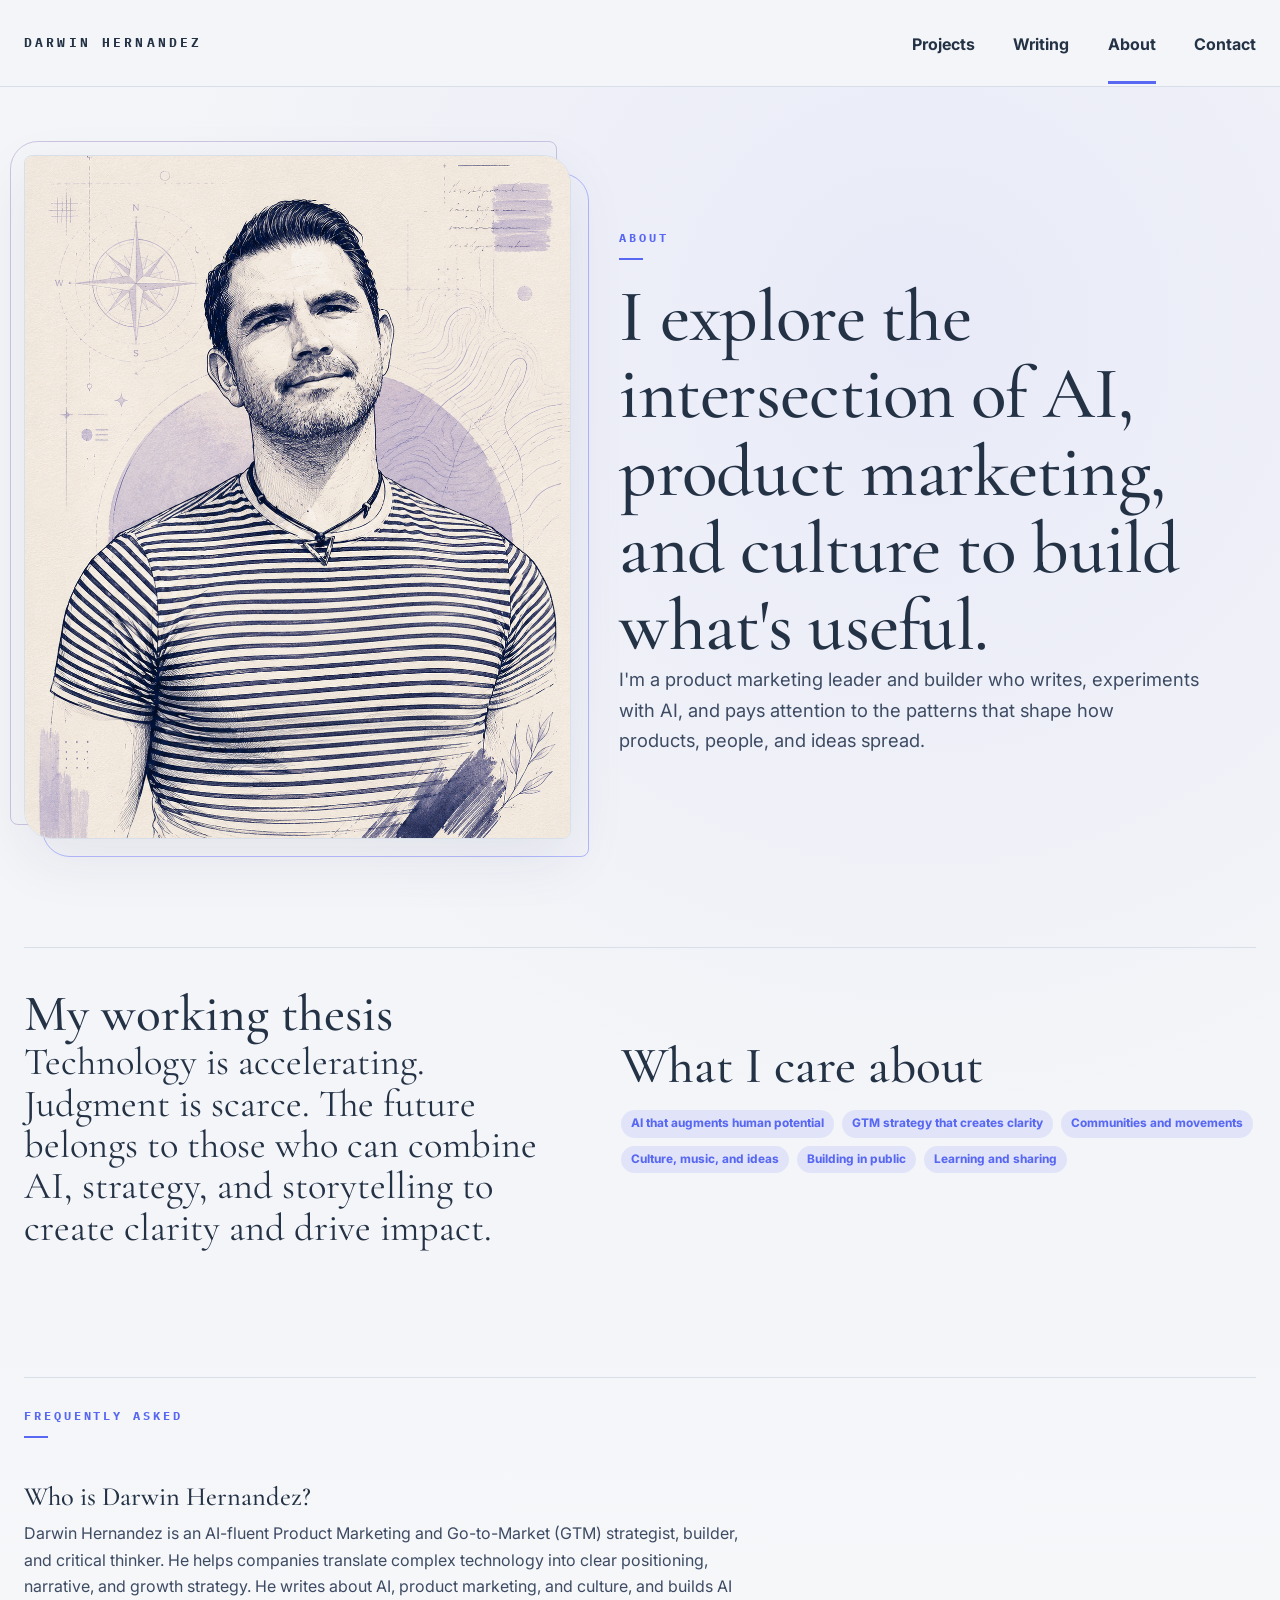
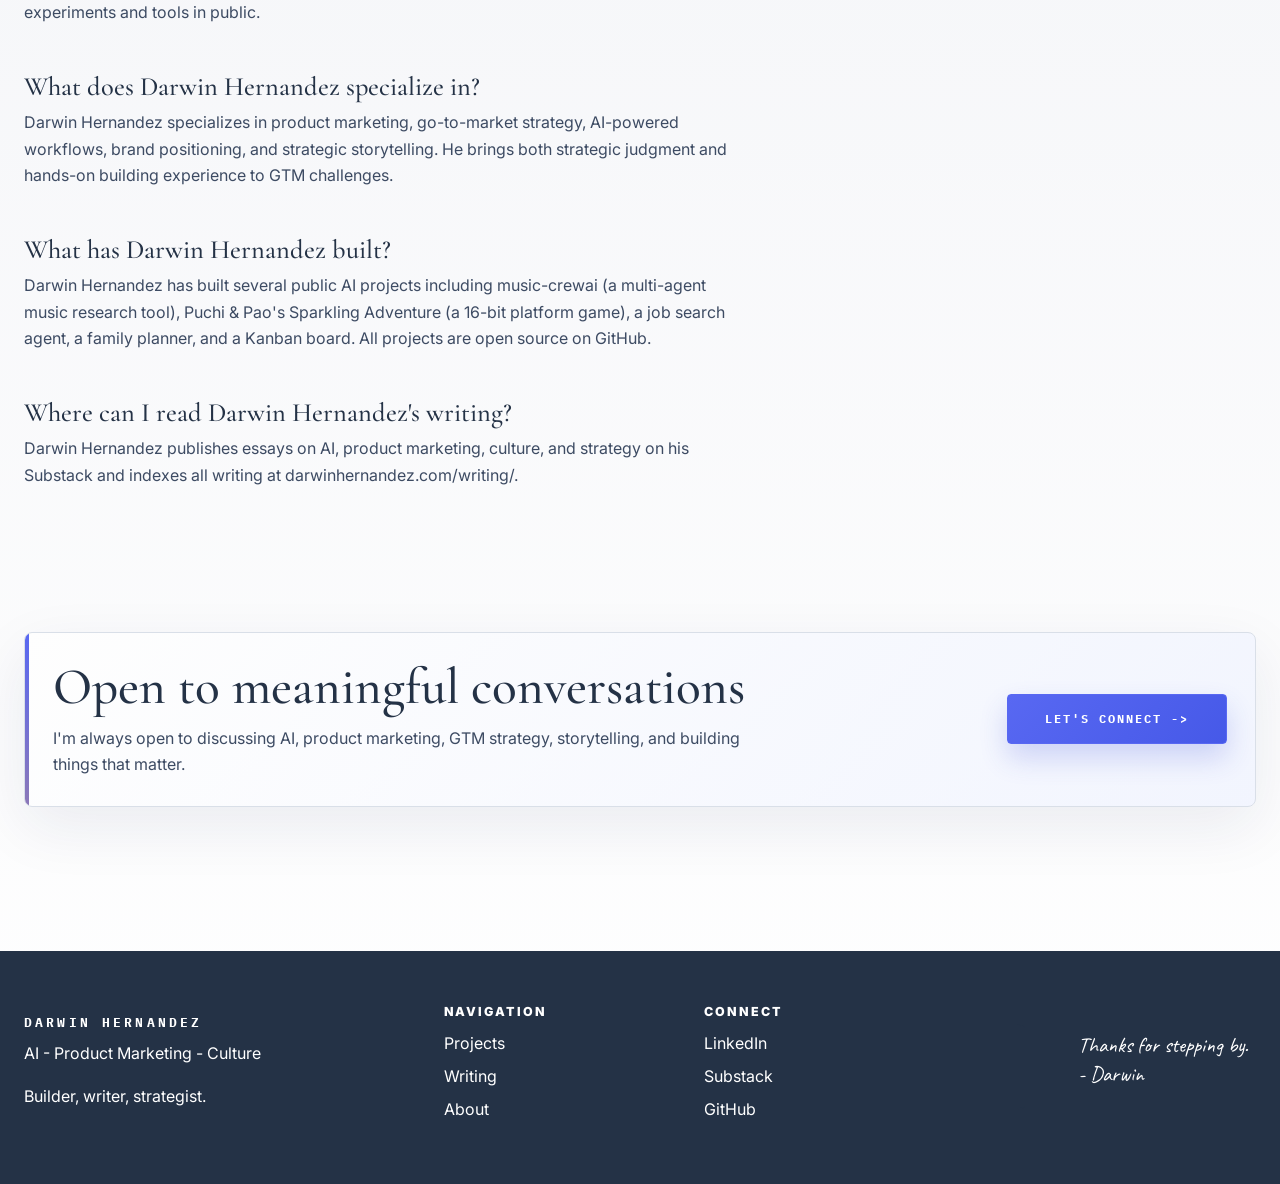
==== about/index.html @ 5f9ea38a "feat: add favicon and link across all pages Co-Authored-By: Claude Sonnet 4.6 <noreply@anthropic.com" ====
<!doctype html>
<html lang="en">
  <head>
    <meta charset="utf-8">
    <meta name="viewport" content="width=device-width, initial-scale=1">
    <title>About Darwin Hernandez | Product Marketing &amp; GTM Strategist</title>
    <meta name="description" content="AI-fluent Product Marketing and GTM strategist, builder, and critical thinker. I translate complex technology into positioning, narrative, and growth.">
    <link rel="icon" href="/favicon.png" type="image/png">
    <link rel="canonical" href="https://www.darwinhernandez.com/about/">
    <meta property="og:type" content="website">
    <meta property="og:url" content="https://www.darwinhernandez.com/about/">
    <meta property="og:site_name" content="Darwin Hernandez">
    <meta property="og:title" content="About Darwin Hernandez | Product Marketing &amp; GTM Strategist">
    <meta property="og:description" content="AI-fluent Product Marketing and GTM strategist, builder, and critical thinker. I translate complex technology into positioning, narrative, and growth.">
    <meta property="og:image" content="https://www.darwinhernandez.com/assets/img/wayfinder-hero.png">
    <meta name="twitter:card" content="summary_large_image">
    <meta name="twitter:title" content="About Darwin Hernandez | Product Marketing &amp; GTM Strategist">
    <meta name="twitter:description" content="AI-fluent Product Marketing and GTM strategist, builder, and critical thinker. I translate complex technology into positioning, narrative, and growth.">
    <meta name="twitter:image" content="https://www.darwinhernandez.com/assets/img/wayfinder-hero.png">
    <link rel="stylesheet" href="../assets/css/styles.css">
  </head>
  <body data-page="about" data-root="..">
    <header id="site-header" class="site-header"></header>
    <main>
      <section class="shell hero about-hero">
        <figure class="about-portrait">
          <img src="../assets/Images/about.png" alt="Portrait of Darwin Hernandez">
        </figure>
        <div class="about-intro">
          <span class="eyebrow">About</span>
          <h1>I explore the intersection of AI, product marketing, and culture to build what's useful.</h1>
          <p>I'm a product marketing leader and builder who writes, experiments with AI, and pays attention to the patterns that shape how products, people, and ideas spread.</p>
        </div>
      </section>
      <section class="shell section">
        <div class="about-thesis">
          <div class="about-thesis-copy">
            <h2>My working thesis</h2>
            <p>Technology is accelerating. Judgment is scarce. The future belongs to those who can combine AI, strategy, and storytelling to create clarity and drive impact.</p>
          </div>
          <div class="about-care-list">
            <h2>What I care about</h2>
            <div class="tags">
              <span>AI that augments human potential</span>
              <span>GTM strategy that creates clarity</span>
              <span>Communities and movements</span>
              <span>Culture, music, and ideas</span>
              <span>Building in public</span>
              <span>Learning and sharing</span>
            </div>
          </div>
        </div>
      </section>
      <section class="shell section">
        <div class="section-header">
          <span class="eyebrow">Frequently Asked</span>
        </div>
        <div class="faq-list">
          <div class="faq-item">
            <h3>Who is Darwin Hernandez?</h3>
            <p>Darwin Hernandez is an AI-fluent Product Marketing and Go-to-Market (GTM) strategist, builder, and critical thinker. He helps companies translate complex technology into clear positioning, narrative, and growth strategy. He writes about AI, product marketing, and culture, and builds AI experiments and tools in public.</p>
          </div>
          <div class="faq-item">
            <h3>What does Darwin Hernandez specialize in?</h3>
            <p>Darwin Hernandez specializes in product marketing, go-to-market strategy, AI-powered workflows, brand positioning, and strategic storytelling. He brings both strategic judgment and hands-on building experience to GTM challenges.</p>
          </div>
          <div class="faq-item">
            <h3>What has Darwin Hernandez built?</h3>
            <p>Darwin Hernandez has built several public AI projects including music-crewai (a multi-agent music research tool), Puchi &amp; Pao's Sparkling Adventure (a 16-bit platform game), a job search agent, a family planner, and a Kanban board. All projects are open source on <a href="https://github.com/DarwinJavier" target="_blank" rel="noreferrer">GitHub</a>.</p>
          </div>
          <div class="faq-item">
            <h3>Where can I read Darwin Hernandez's writing?</h3>
            <p>Darwin Hernandez publishes essays on AI, product marketing, culture, and strategy on his <a href="https://mrdasein.substack.com/" target="_blank" rel="noreferrer">Substack</a> and indexes all writing at <a href="https://www.darwinhernandez.com/writing/" target="_blank" rel="noreferrer">darwinhernandez.com/writing/</a>.</p>
          </div>
        </div>
      </section>
      <section class="shell section">
        <div class="soft-card about-contact-card">
          <div>
            <h2>Open to meaningful conversations</h2>
            <p>I'm always open to discussing AI, product marketing, GTM strategy, storytelling, and building things that matter.</p>
          </div>
          <a class="button primary" href="https://www.linkedin.com/in/darwin-javier-hernandez/" target="_blank" rel="noreferrer">Let's connect -></a>
        </div>
      </section>
    </main>
    <footer id="site-footer" class="footer"></footer>
    <script type="module" src="../assets/js/app.js"></script>
  </body>
</html>
---- assets/css/styles.css ----
@import url("https://fonts.googleapis.com/css2?family=Caveat:wght@500;600&family=Cormorant+Garamond:wght@500;600&family=Fraunces:opsz,wght@9..144,500;9..144,600&family=IBM+Plex+Mono:wght@500;600;700&family=Inter:wght@400;500;600;700;800&display=swap");

:root {
  color-scheme: light;
  --moonstone: #f4f5f8;
  --moonstone-2: #edf1f8;
  --harbor: #243246;
  --harbor-soft: #3d4b63;
  --blueprint: #5868f2;
  --blueprint-2: #4659e8;
  --iris: #8b78b8;
  --fog: #d9dfe8;
  --slate: #7087a0;
  --fjord: #2f5d76;
  --line: #d9dfe8;
  --card: rgba(255, 255, 255, 0.74);
  --shadow: 0 20px 60px rgba(28, 42, 86, 0.08);
  --serif: "Cormorant Garamond", Fraunces, Georgia, serif;
  --sans: Inter, "Source Sans 3", Aptos, Arial, sans-serif;
  --mono: "IBM Plex Mono", Consolas, monospace;
}

* {
  box-sizing: border-box;
}

html {
  scroll-behavior: smooth;
}

body {
  margin: 0;
  background:
    radial-gradient(circle at 72% 12%, rgba(89, 104, 255, 0.08), transparent 30%),
    linear-gradient(180deg, var(--moonstone) 0, var(--moonstone) 46%, #fff 100%);
  color: var(--harbor);
  font-family: var(--sans);
  font-size: 16px;
  line-height: 1.65;
}

a {
  color: inherit;
  text-decoration: none;
}

p {
  color: var(--harbor-soft);
  margin: 0 0 1rem;
}

h1,
h2,
h3 {
  color: var(--harbor);
  font-family: var(--serif);
  font-weight: 500;
  line-height: 1.05;
  margin: 0;
}

h1 {
  font-size: clamp(2.65rem, 6vw, 4.6rem);
  letter-spacing: -0.01em;
  max-width: 760px;
}

h2 {
  font-size: clamp(1.9rem, 4vw, 3.2rem);
}

h3 {
  font-size: 1.65rem;
}

.shell {
  width: min(1240px, calc(100% - 48px));
  margin: 0 auto;
}

.site-header {
  position: sticky;
  top: 0;
  z-index: 10;
  background: rgba(244, 245, 248, 0.9);
  border-bottom: 1px solid var(--line);
  backdrop-filter: blur(18px);
}

.header-inner {
  align-items: center;
  display: flex;
  justify-content: space-between;
  min-height: 86px;
  gap: 24px;
}

.brand {
  color: var(--harbor);
  font-family: var(--mono);
  font-size: 0.82rem;
  font-weight: 800;
  letter-spacing: 0.24em;
  text-transform: uppercase;
}

.nav {
  align-items: center;
  display: flex;
  gap: clamp(18px, 3vw, 40px);
  font-weight: 700;
  margin-left: auto;
}

.nav a {
  border-bottom: 3px solid transparent;
  padding: 29px 0 24px;
}

.nav a.active,
.nav a:hover {
  border-color: var(--blueprint);
}

.section {
  padding: 64px 0;
}

.hero {
  display: grid;
  gap: 48px;
  grid-template-columns: minmax(0, 1.02fr) minmax(320px, 0.86fr);
  min-height: 560px;
  padding: 68px 0 44px;
}

.hero p {
  font-size: 1.15rem;
  max-width: 580px;
}

.eyebrow {
  color: var(--blueprint);
  display: inline-block;
  font-family: var(--mono);
  font-size: 0.76rem;
  font-weight: 800;
  letter-spacing: 0.24em;
  margin-bottom: 18px;
  text-transform: uppercase;
}

.eyebrow::after,
.section-title::after {
  background: var(--blueprint);
  content: "";
  display: block;
  height: 2px;
  margin-top: 10px;
  width: 24px;
}

.actions {
  display: flex;
  flex-wrap: wrap;
  gap: 16px;
  margin: 34px 0;
}

.button {
  align-items: center;
  border: 1px solid var(--blueprint);
  border-radius: 4px;
  display: inline-flex;
  font-family: var(--mono);
  font-size: 0.76rem;
  font-weight: 800;
  justify-content: center;
  letter-spacing: 0.16em;
  min-height: 50px;
  padding: 0 25px;
  text-transform: uppercase;
}

.button.primary {
  background: linear-gradient(135deg, var(--blueprint), var(--blueprint-2));
  box-shadow: 0 14px 28px rgba(51, 71, 216, 0.2);
  color: #fff;
}

.button.secondary {
  color: var(--blueprint);
}

.connect-row {
  align-items: center;
  display: flex;
  flex-wrap: wrap;
  gap: 24px;
  margin-top: 28px;
}

.connect-label {
  color: var(--blueprint);
  font-size: 0.75rem;
  font-weight: 800;
  letter-spacing: 0.18em;
  text-transform: uppercase;
}

.connect-row a,
.text-link {
  color: var(--blueprint);
  font-weight: 750;
}

.social-link {
  align-items: center;
  display: inline-flex;
  gap: 7px;
  line-height: 1;
  min-height: 24px;
}

.social-icon {
  align-items: center;
  color: var(--harbor);
  display: inline-flex;
  flex: 0 0 auto;
  font-family: var(--mono);
  font-size: 0.78rem;
  font-weight: 800;
  height: 18px;
  justify-content: center;
  line-height: 1;
  position: relative;
  width: 18px;
}

.github-svg {
  fill: var(--harbor);
  height: 18px;
  transform: translateY(-1px);
  width: 18px;
}

.linkedin-icon {
  background: var(--harbor);
  border-radius: 3px;
  color: var(--moonstone);
  font-family: Inter, Arial, sans-serif;
  font-size: 0.75rem;
  font-weight: 800;
}

.substack-icon {
  background: var(--harbor);
  clip-path: polygon(0 0, 100% 0, 100% 100%, 50% 74%, 0 100%);
  height: 18px;
  width: 14px;
}

.substack-icon::before,
.substack-icon::after {
  background: var(--moonstone);
  content: "";
  height: 1px;
  left: 2px;
  position: absolute;
  top: 4px;
  width: 10px;
}

.substack-icon::after {
  top: 7px;
}

.github-icon {
  background: var(--harbor);
  border-radius: 50% 50% 44% 44%;
  height: 17px;
  width: 18px;
}

.github-icon::before,
.github-icon::after {
  background: var(--harbor);
  border-radius: 2px 2px 0 0;
  content: "";
  height: 7px;
  position: absolute;
  top: -4px;
  width: 7px;
}

.github-icon::before {
  left: 0;
  transform: rotate(-35deg);
}

.github-icon::after {
  right: 0;
  transform: rotate(35deg);
}

.github-icon span {
  display: none;
}

.github-icon {
  box-shadow:
    inset 4px -5px 0 -3px var(--moonstone),
    inset -4px -5px 0 -3px var(--moonstone);
}

.map-art {
  min-height: 430px;
  position: relative;
}

.generated-art {
  min-height: 430px;
  position: relative;
}

.generated-art img {
  border: 0;
  display: block;
  height: min(42vw, 470px);
  max-height: 520px;
  -webkit-mask-image:
    linear-gradient(90deg, transparent 0%, #000 11%, #000 89%, transparent 100%),
    linear-gradient(180deg, transparent 0%, #000 12%, #000 88%, transparent 100%);
  -webkit-mask-composite: source-in;
  mask-composite: intersect;
  mask-image:
    linear-gradient(90deg, transparent 0%, #000 11%, #000 89%, transparent 100%),
    linear-gradient(180deg, transparent 0%, #000 12%, #000 88%, transparent 100%);
  mix-blend-mode: multiply;
  object-fit: cover;
  object-position: center;
  opacity: 0.78;
  width: 100%;
}

.generated-art .handwritten {
  color: var(--iris);
  display: block;
  font-size: 1.3rem;
  position: absolute;
  right: 5%;
  text-decoration: underline;
  text-decoration-thickness: 2px;
  text-underline-offset: 8px;
  top: 11%;
  transform: rotate(-4deg);
  width: 230px;
}

.generated-art .handwritten span {
  display: block;
  font-size: 1rem;
  margin-top: 28px;
  text-decoration: none;
}

body[data-page="home"] #hero-art .generated-art .handwritten {
  left: 9%;
  right: auto;
  top: 8%;
}

.about-hero {
  align-items: center;
  grid-template-columns: minmax(280px, 0.86fr) minmax(0, 1fr);
}

.about-intro {
  max-width: 720px;
}

.about-portrait {
  margin: 0;
  position: relative;
}

.about-portrait::before,
.about-portrait::after {
  border: 1px solid var(--line);
  content: "";
  inset: 18px -18px -18px 18px;
  pointer-events: none;
  position: absolute;
  z-index: 0;
}

.about-portrait::before {
  border-color: rgba(89, 104, 255, 0.42);
  border-radius: 8px 28px 8px 28px;
}

.about-portrait::after {
  border-color: rgba(139, 120, 184, 0.38);
  border-radius: 28px 8px 28px 8px;
  inset: -14px 14px 14px -14px;
}

.about-portrait img {
  aspect-ratio: 4 / 5;
  border: 1px solid var(--line);
  border-radius: 8px 28px 8px 28px;
  box-shadow: var(--shadow);
  display: block;
  object-fit: cover;
  object-position: center;
  position: relative;
  width: 100%;
  z-index: 1;
}

.about-thesis {
  align-items: start;
  border-top: 1px solid var(--line);
  display: grid;
  gap: clamp(32px, 6vw, 88px);
  grid-template-columns: minmax(260px, 0.82fr) minmax(0, 1fr);
  padding-top: 40px;
}

.about-thesis-copy p {
  color: var(--harbor);
  font-family: var(--serif);
  font-size: clamp(1.55rem, 3vw, 2.55rem);
  line-height: 1.08;
  margin: 0;
}

.about-care-list {
  padding-top: 52px;
}

.north {
  border: 1px solid var(--harbor);
  border-radius: 50%;
  height: 220px;
  left: 24%;
  position: absolute;
  top: 42px;
  width: 220px;
}

.north::before,
.north::after {
  background: var(--harbor);
  content: "";
  left: 50%;
  position: absolute;
  top: 50%;
  transform: translate(-50%, -50%);
}

.north::before {
  height: 190px;
  width: 2px;
}

.north::after {
  height: 2px;
  width: 190px;
}

.north.small-north {
  height: 88px;
  left: auto;
  position: relative;
  top: auto;
  width: 88px;
}

.north.small-north::before {
  height: 78px;
}

.north.small-north::after {
  width: 78px;
}

.map-lines {
  border: 2px dashed rgba(89, 104, 255, 0.32);
  border-left-color: transparent;
  border-radius: 44% 56% 51% 49%;
  height: 300px;
  left: 10%;
  position: absolute;
  top: 48px;
  transform: rotate(-15deg);
  width: 430px;
}

.handwritten {
  color: var(--iris);
  font-family: Caveat, "Bradley Hand ITC", cursive;
  font-size: 1.35rem;
  line-height: 1.35;
}

.intro-band p {
  color: var(--harbor-soft);
  font-size: 1rem;
  max-width: 520px;
}

.map-art .handwritten {
  position: absolute;
  right: 4%;
  top: 72px;
  width: 250px;
}

.map-art .handwritten span {
  display: block;
  font-size: 1rem;
  margin-top: 56px;
}

.intro-band {
  background: linear-gradient(90deg, rgba(217, 223, 232, 0.76), rgba(237, 241, 248, 0.86), rgba(217, 223, 232, 0.76));
  border-block: 1px solid var(--line);
}

.intro-grid {
  align-items: center;
  display: grid;
  gap: 42px;
  grid-template-columns: 1fr 150px 1fr;
  padding: 44px 0;
}

.north-person {
  border-inline: 1px dashed rgba(51, 71, 216, 0.38);
  display: grid;
  min-height: 132px;
  overflow: visible;
  place-items: center;
  text-align: center;
}

.north-companion-img {
  display: block;
  height: 142px;
  mix-blend-mode: multiply;
  object-fit: contain;
  width: 188px;
}

.wayfinder-mini {
  height: 118px;
  position: relative;
  width: 94px;
}

.wayfinder-mini span {
  display: block;
  position: absolute;
}

.wayfinder-mini .hood {
  border: 3px solid var(--harbor);
  border-bottom: 0;
  border-radius: 42% 42% 8px 8px;
  height: 50px;
  left: 22px;
  top: 2px;
  transform: rotate(-17deg);
  width: 44px;
}

.wayfinder-mini .hood::before {
  border-bottom: 24px solid transparent;
  border-left: 23px solid transparent;
  border-right: 23px solid transparent;
  border-top: 0;
  content: "";
  left: -4px;
  position: absolute;
  top: -24px;
}

.wayfinder-mini .face {
  background: var(--moonstone);
  border: 3px solid var(--harbor);
  border-radius: 50%;
  height: 34px;
  left: 27px;
  top: 28px;
  width: 34px;
}

.wayfinder-mini .face::before,
.wayfinder-mini .face::after {
  background: var(--harbor);
  border-radius: 50%;
  content: "";
  height: 3px;
  position: absolute;
  top: 14px;
  width: 3px;
}

.wayfinder-mini .face::before {
  left: 9px;
}

.wayfinder-mini .face::after {
  right: 9px;
}

.wayfinder-mini .body {
  border: 3px solid var(--harbor);
  border-radius: 26px 26px 10px 10px;
  height: 50px;
  left: 23px;
  top: 58px;
  width: 42px;
}

.wayfinder-mini .body::before,
.wayfinder-mini .body::after {
  background: var(--harbor);
  content: "";
  height: 20px;
  position: absolute;
  top: 45px;
  width: 3px;
}

.wayfinder-mini .body::before {
  left: 10px;
}

.wayfinder-mini .body::after {
  right: 10px;
}

.wayfinder-mini .arm {
  background: var(--harbor);
  height: 3px;
  top: 75px;
  transform-origin: left center;
  width: 28px;
}

.wayfinder-mini .arm.left {
  left: 2px;
  transform: rotate(35deg);
}

.wayfinder-mini .arm.right {
  left: 60px;
  transform: rotate(-38deg);
}

.wayfinder-mini .sprig {
  border-left: 3px solid var(--harbor);
  height: 38px;
  left: 78px;
  top: 42px;
  transform: rotate(20deg);
}

.wayfinder-mini .sprig::before,
.wayfinder-mini .sprig::after {
  border: 2px solid var(--harbor);
  border-radius: 50% 0 50% 0;
  content: "";
  height: 12px;
  position: absolute;
  width: 8px;
}

.wayfinder-mini .sprig::before {
  left: -12px;
  top: 6px;
}

.wayfinder-mini .sprig::after {
  left: 2px;
  top: 18px;
}

.section-header {
  align-items: end;
  border-top: 1px solid var(--line);
  display: flex;
  gap: 24px;
  justify-content: space-between;
  padding-top: 28px;
  margin-bottom: 28px;
}

.feature-grid {
  align-items: center;
  display: grid;
  gap: 28px;
  grid-template-columns: 240px minmax(250px, 1fr) 300px;
}

.image-mark {
  aspect-ratio: 1.4 / 1;
  background:
    linear-gradient(32deg, transparent 49.5%, var(--line) 50%, transparent 50.5%),
    linear-gradient(148deg, transparent 49.5%, var(--line) 50%, transparent 50.5%),
    linear-gradient(135deg, rgba(255, 255, 255, 0.7), rgba(216, 222, 242, 0.48));
  border: 1px solid var(--line);
  border-radius: 2px;
  min-height: 130px;
}

.essay-art,
.project-art {
  background-position: center;
  background-repeat: no-repeat;
  background-size: cover;
}

.essay-art {
  background-position: 37% 58%;
}

.project-art {
  background-image: url("../img/projects-map.png");
  background-position: 50% 42%;
  background-size: cover;
}

.feature-image {
  aspect-ratio: 1;
}

.feature-grid > .feature-image.essay-art {
  aspect-ratio: 0.75 / 1;
  background-position: center;
  background-size: cover;
}

#featured-essay {
  align-items: start;
  gap: 34px;
  grid-template-columns: minmax(0, 1.9fr) minmax(280px, 0.9fr);
}

#featured-project {
  align-items: start;
  gap: 34px;
  grid-template-columns: minmax(0, 1.9fr) minmax(280px, 0.9fr);
}

.featured-essay-main {
  display: grid;
  gap: 24px;
}

.featured-project-main {
  display: grid;
  gap: 24px;
}

.featured-essay-image {
  aspect-ratio: 16 / 9;
  border: 1px solid var(--line);
  border-radius: 10px;
  display: block;
  object-fit: cover;
  object-position: center;
  width: 100%;
}

.featured-project-image {
  aspect-ratio: 16 / 9;
  border: 1px solid var(--line);
  border-radius: 10px;
  display: block;
  object-fit: cover;
  object-position: center;
  width: 100%;
}

.featured-essay-copy {
  max-width: 780px;
}

.featured-project-copy {
  max-width: 780px;
}

.featured-essay-side {
  align-content: start;
  display: grid;
  gap: 80px;
}

.cube-mark,
.music-mark {
  align-items: center;
  color: rgba(7, 21, 54, 0.42);
  display: flex;
  font-family: var(--serif);
  font-size: 4rem;
  justify-content: center;
}

.spotify-embed {
  min-width: 0;
}

#playlist {
  align-items: center;
  grid-template-columns: minmax(0, 1fr) minmax(320px, 460px);
}

.listening-copy {
  max-width: 680px;
}

.listening-copy h3 {
  margin-bottom: 12px;
}

.spotify-embed iframe {
  border: 0;
  border-radius: 12px;
  display: block;
  width: 100%;
}

.note-card,
.quote-card,
.soft-card,
.subscribe-card {
  background: linear-gradient(135deg, var(--card), rgba(238, 242, 255, 0.72));
  border: 1px solid var(--line);
  border-radius: 8px;
  box-shadow: var(--shadow);
  padding: 28px;
}

.north-map-card {
  background: rgba(255, 255, 255, 0.78);
  border: 1px solid var(--line);
  border-radius: 8px;
  box-shadow: var(--shadow);
  padding: 26px;
}

.north-map-card ol {
  display: grid;
  gap: 16px;
  list-style: none;
  margin: 0;
  padding: 0;
  position: relative;
}

.north-map-card ol::before {
  background: repeating-linear-gradient(to bottom, var(--blueprint) 0 4px, transparent 4px 12px);
  content: "";
  height: calc(100% - 18px);
  left: 13px;
  opacity: 0.55;
  position: absolute;
  top: 9px;
  width: 2px;
}

.north-map-card li {
  align-items: center;
  display: grid;
  gap: 14px;
  grid-template-columns: 58px 1fr;
  position: relative;
}

.map-logo {
  align-items: center;
  background: rgba(255, 255, 255, 0.92);
  border: 1px solid var(--line);
  border-radius: 8px;
  box-shadow: 0 8px 22px rgba(36, 50, 70, 0.08);
  color: var(--harbor);
  display: inline-flex;
  font-family: var(--mono);
  font-size: 0.85rem;
  font-weight: 800;
  height: 48px;
  justify-content: center;
  position: relative;
  width: 48px;
  z-index: 1;
}

.map-logo img {
  border-radius: 7px;
  display: block;
  height: 100%;
  object-fit: cover;
  width: 100%;
}

.north-map-card strong {
  display: block;
  font-family: var(--mono);
  font-size: 0.78rem;
  letter-spacing: 0.12em;
  text-transform: uppercase;
}

.north-map-card p {
  font-size: 0.9rem;
  line-height: 1.35;
  margin: 0;
}

.north-map-card .handwritten {
  border-top: 1px solid var(--line);
  font-size: 1.2rem;
  margin: 18px 0 0;
  padding-top: 16px;
}

.featured-essay-side .map-card-cta {
  width: 100%;
}

.tags {
  display: flex;
  flex-wrap: wrap;
  gap: 8px;
  margin: 16px 0;
}

.tags span,
.pill {
  background: rgba(89, 104, 255, 0.12);
  border-radius: 999px;
  color: var(--blueprint);
  font-size: 0.74rem;
  font-weight: 750;
  padding: 4px 10px;
}

.strong {
  color: var(--harbor);
  font-weight: 760;
}

.card-grid {
  display: grid;
  gap: 28px;
  grid-template-columns: repeat(3, minmax(0, 1fr));
}

.essay-card,
.project-card,
.mini-card,
.principle-card {
  background: var(--card);
  border: 1px solid var(--line);
  border-radius: 8px;
  box-shadow: var(--shadow);
}

.essay-card.small {
  display: flex;
  flex-direction: column;
  min-height: 270px;
}

.essay-card.small .card-copy,
.essay-card.small .text-link {
  padding: 12px 14px;
}

.essay-card.small .image-mark {
  border-width: 0 0 1px;
  min-height: 112px;
}

.essay-card.small h3 {
  font-family: var(--sans);
  font-size: 0.98rem;
  font-weight: 800;
  line-height: 1.25;
}

.essay-card.small p {
  font-size: 0.82rem;
  line-height: 1.35;
  margin-bottom: 0.55rem;
}

.essay-card.small time {
  display: none;
}

.essay-card.small .tags {
  gap: 6px;
  margin: 10px 0;
}

.essay-card.small .tags span:nth-child(n+3) {
  display: none;
}

.essay-card.small .text-link {
  border-top: 1px solid var(--line);
  font-size: 0.82rem;
  margin-top: auto;
}

.essay-card.wide {
  align-items: center;
  display: grid;
  gap: 28px;
  grid-template-columns: 260px minmax(0, 1fr);
  padding: 16px;
}

.essay-card.wide .image-mark {
  aspect-ratio: 16 / 9;
  background-size: contain;
  min-height: 0;
}

.essay-card.wide .card-copy {
  align-self: stretch;
  display: flex;
  flex-direction: column;
  justify-content: center;
  min-height: 148px;
}

.essay-card.wide .card-copy p {
  display: -webkit-box;
  margin-bottom: 0;
  max-width: 620px;
  overflow: hidden;
  -webkit-box-orient: vertical;
  -webkit-line-clamp: 2;
}

.essay-card-footer {
  align-items: end;
  display: grid;
  gap: 18px;
  grid-template-columns: minmax(0, 1fr) auto;
  margin-top: 18px;
}

.essay-card-footer .tags {
  margin: 0;
}

.essay-card-cta {
  background: rgba(89, 104, 255, 0.08);
  box-shadow: 0 12px 24px rgba(51, 71, 216, 0.08);
  font-size: 0.68rem;
  letter-spacing: 0.12em;
  min-height: 44px;
  padding-inline: 16px;
  text-align: center;
  white-space: nowrap;
}

time {
  color: var(--blueprint);
  display: block;
  font-size: 0.78rem;
  font-weight: 800;
  letter-spacing: 0.08em;
  text-transform: uppercase;
}

.split-layout {
  display: grid;
  gap: 64px;
  grid-template-columns: 330px 1fr;
  padding: 72px 0;
}

.side-panel {
  border-right: 1px solid var(--line);
  padding-right: 48px;
}

.side-panel h1 {
  font-size: clamp(3rem, 5vw, 5rem);
}

.side-art {
  border: 1px solid var(--line);
  border-radius: 8px;
  box-shadow: var(--shadow);
  margin: 28px 0;
  overflow: hidden;
}

.side-art img {
  display: block;
  height: 210px;
  object-fit: cover;
  object-position: 10% 58%;
  width: 100%;
}

.project-grid {
  display: grid;
  gap: 28px;
  grid-template-columns: repeat(2, minmax(0, 1fr));
}

.projects-hero {
  padding-bottom: 28px;
}

.projects-archive-section {
  padding-bottom: 92px;
}

.project-feature-list {
  display: grid;
  gap: 28px;
}

.project-showcase-card {
  background: rgba(255, 255, 255, 0.7);
  border: 1px solid var(--line);
  border-radius: 8px;
  box-shadow: 0 18px 44px rgba(28, 42, 86, 0.06);
  display: grid;
  grid-template-columns: minmax(300px, 0.9fr) minmax(0, 1.25fr);
  min-height: 430px;
  overflow: hidden;
}

.project-showcase-image {
  background-color: rgba(237, 241, 248, 0.7);
  background-position: center;
  background-repeat: no-repeat;
  background-size: cover;
  border-right: 1px solid var(--line);
  min-height: 100%;
}

.project-showcase-copy {
  display: flex;
  flex-direction: column;
  padding: 30px;
}

.project-showcase-topline,
.project-showcase-footer {
  align-items: center;
  display: flex;
  gap: 18px;
  justify-content: space-between;
}

.project-showcase-card h2 {
  font-size: 2rem;
  line-height: 1.02;
  margin: 14px 0 12px;
}

.project-showcase-card p {
  color: var(--harbor-soft);
}

.project-showcase-card .strong {
  color: var(--harbor);
  font-size: 1.02rem;
}

.project-proof {
  background: rgba(244, 245, 248, 0.72);
  border: 1px solid var(--line);
  border-radius: 8px;
  margin: 22px 0 18px;
  padding: 18px;
}

.project-proof p {
  color: var(--harbor);
  font-weight: 650;
  margin: 8px 0 0;
}

.project-signal-list {
  display: grid;
  gap: 10px;
}

.project-signal-list p {
  align-items: start;
  display: grid;
  gap: 10px;
  grid-template-columns: 30px 1fr;
  margin: 0;
}

.project-signal-list span {
  align-items: center;
  background: rgba(88, 104, 242, 0.09);
  border: 1px solid rgba(88, 104, 242, 0.16);
  border-radius: 8px;
  color: var(--blueprint);
  display: flex;
  height: 30px;
  justify-content: center;
  width: 30px;
}

.project-signal-list svg {
  fill: none;
  height: 17px;
  stroke: currentColor;
  stroke-linecap: round;
  stroke-linejoin: round;
  stroke-width: 2.4;
  width: 17px;
}

.project-showcase-footer {
  border-top: 1px solid var(--line);
  margin-top: auto;
  padding-top: 22px;
}

.project-showcase-footer .tags {
  margin: 0;
}

.project-card {
  display: grid;
  gap: 22px;
  padding: 26px;
}

.feature-grid .proof-list {
  border-left: 1px solid var(--line);
  padding-left: 26px;
}

.proof-list p {
  align-items: center;
  display: grid;
  gap: 14px;
  grid-template-columns: 42px 1fr;
}

.proof-list svg {
  fill: none;
  height: 34px;
  stroke: var(--slate);
  stroke-linecap: round;
  stroke-linejoin: round;
  stroke-width: 2;
  width: 34px;
}

.project-card h3 {
  font-size: 1.45rem;
}

.project-card.grid {
  grid-template-columns: 92px 1fr;
}

.project-card.grid .project-meta {
  grid-column: 1 / -1;
}

.project-icon {
  align-items: center;
  aspect-ratio: 1;
  background-image: url("../img/projects-map.png");
  background-repeat: no-repeat;
  background-size: 440%;
  border-radius: 8px;
  color: #fff;
  display: flex;
  font-size: 1.5rem;
  font-weight: 850;
  justify-content: center;
  letter-spacing: 0;
  min-width: 92px;
  text-transform: uppercase;
}

.project-icon.music-crewai {
  background-position: 15% 30%;
}

.project-icon.kanban-board {
  background-position: 43% 29%;
}

.project-icon.job-search-agent {
  background-position: 70% 30%;
}

.project-icon.family-planner {
  background-position: 28% 63%;
}

.project-icon.platform-game {
  background-position: 56% 68%;
}

.card-topline,
.project-meta {
  align-items: center;
  display: flex;
  gap: 18px;
  justify-content: space-between;
}

.project-meta {
  border-top: 1px solid var(--line);
  color: var(--harbor-soft);
  display: flex;
  font-size: 0.9rem;
  font-weight: 650;
  justify-content: flex-end;
  padding-top: 18px;
}

.project-meta a {
  white-space: nowrap;
}

.project-meta i {
  background: #2474d5;
  border-radius: 50%;
  display: inline-block;
  height: 12px;
  margin-right: 7px;
  width: 12px;
}

.mini-grid,
.principles-grid {
  display: grid;
  gap: 24px;
  grid-template-columns: repeat(4, minmax(0, 1fr));
}

.mini-card,
.principle-card {
  padding: 24px;
}

.mini-card {
  align-items: center;
  display: grid;
  gap: 16px;
  grid-template-columns: 48px 1fr;
  min-height: 118px;
}

.mini-card h3,
.principle-card h3 {
  font-family: var(--sans);
  font-size: 0.9rem;
  font-weight: 800;
  line-height: 1.2;
}

.mini-card p,
.principle-card p {
  font-size: 0.78rem;
  line-height: 1.45;
  margin: 0;
}

.mini-icon,
.principle-card span {
  align-items: center;
  border: 1px solid var(--line);
  border-radius: 50%;
  color: var(--blueprint);
  display: flex;
  font-weight: 850;
  height: 42px;
  justify-content: center;
  margin-bottom: 14px;
  width: 42px;
}

.mini-icon svg,
.principle-card svg {
  fill: none;
  height: 30px;
  stroke: var(--slate);
  stroke-linecap: round;
  stroke-linejoin: round;
  stroke-width: 2;
  width: 30px;
}

.principle-card {
  align-items: start;
  border-radius: 0;
  border-width: 0 1px 0 0;
  box-shadow: none;
  display: grid;
  gap: 12px;
  grid-template-columns: 44px 1fr;
  padding: 8px 18px 8px 0;
}

.principles-grid {
  border-top: 0;
}

.two-column {
  display: grid;
  gap: 32px;
  grid-template-columns: 1fr 1fr;
}

.soft-card.two-column {
  align-items: center;
  grid-template-columns: 170px 1fr 320px;
}

.about-contact-card {
  align-items: center;
  display: grid;
  gap: 32px;
  grid-template-columns: minmax(0, 1fr) auto;
  overflow: hidden;
  position: relative;
}

.about-contact-card::before {
  background: linear-gradient(180deg, var(--blueprint), var(--iris));
  content: "";
  inset: 0 auto 0 0;
  position: absolute;
  width: 4px;
}

.about-contact-card div {
  max-width: 720px;
}

.about-contact-card h2 {
  margin-bottom: 10px;
}

.about-contact-card p {
  margin-bottom: 0;
}

.about-contact-card .button {
  min-width: 220px;
  position: relative;
  z-index: 1;
}

.cta-wayfinder {
  display: grid;
  place-items: center;
}

.cta-wayfinder .north-companion-img {
  height: 130px;
  width: 170px;
}

.writing-layout {
  display: grid;
  gap: 56px;
  grid-template-columns: 1fr 300px;
}

.writing-list {
  display: grid;
  gap: 18px;
}

.writing-b-hero {
  align-items: end;
  display: grid;
  gap: 56px;
  grid-template-columns: minmax(0, 1.1fr) minmax(280px, 0.72fr);
  padding: 76px 0 34px;
}

.writing-b-hero h1 {
  max-width: 780px;
}

.writing-b-hero p {
  max-width: 520px;
}

.writing-hero-note {
  color: var(--blueprint);
  font-size: 1.7rem;
  line-height: 1.18;
  margin: 0 0 8px;
  transform: rotate(-2deg);
}

.back-link {
  color: var(--slate);
  display: inline-block;
  font-family: var(--mono);
  font-size: 0.68rem;
  font-weight: 800;
  letter-spacing: 0.16em;
  margin-bottom: 18px;
  text-transform: uppercase;
}

.writing-b-section {
  padding: 26px 0 36px;
}

.essay-tile-grid {
  display: grid;
  gap: 24px;
  grid-template-columns: repeat(2, minmax(0, 1fr));
}

.essay-tile {
  background: rgba(255, 255, 255, 0.68);
  border: 1px solid var(--line);
  border-radius: 8px;
  box-shadow: 0 18px 44px rgba(28, 42, 86, 0.06);
  display: flex;
  flex-direction: column;
  min-height: 500px;
  overflow: hidden;
}

.essay-tile-image {
  aspect-ratio: 16 / 9;
  background-color: rgba(237, 241, 248, 0.68);
  background-position: center;
  background-repeat: no-repeat;
  background-size: contain;
  border-bottom: 1px solid var(--line);
  flex: 0 0 auto;
}

.essay-tile-copy {
  padding: 22px 22px 0;
}

.essay-tile-copy h2 {
  font-size: 1.72rem;
  line-height: 1.04;
}

.essay-tile-copy p {
  display: -webkit-box;
  font-size: 0.98rem;
  line-height: 1.45;
  margin: 10px 0 0;
  overflow: hidden;
  -webkit-box-orient: vertical;
  -webkit-line-clamp: 3;
}

.essay-tile-footer {
  align-items: end;
  display: grid;
  gap: 14px;
  grid-template-columns: 1fr auto;
  margin-top: auto;
  padding: 22px;
}

.essay-tile-footer .tags {
  gap: 6px;
  margin: 0;
}

.essay-tile-footer .tags span {
  font-size: 0.68rem;
}

.essay-tile-footer .text-link {
  font-family: var(--mono);
  font-size: 0.68rem;
  font-weight: 800;
  letter-spacing: 0.12em;
  text-transform: uppercase;
  white-space: nowrap;
}

.sidebar-stack {
  display: grid;
  gap: 28px;
}

.footer {
  background: var(--harbor);
  color: #fff;
  margin-top: 80px;
  padding: 54px 0;
}

.footer * {
  color: #fff;
}

.footer-grid {
  display: grid;
  gap: 48px;
  grid-template-columns: 1.4fr 0.8fr 0.8fr 1.1fr;
}

.footer h2 {
  font-family: var(--sans);
  font-size: 0.78rem;
  font-weight: 850;
  letter-spacing: 0.16em;
  margin-bottom: 12px;
  text-transform: uppercase;
}

.footer a {
  display: block;
  margin: 7px 0;
}

.footer-note {
  align-items: center;
  display: flex;
  gap: 26px;
}

@media (max-width: 980px) {
  .header-inner,
  .nav {
    align-items: flex-start;
    flex-wrap: wrap;
  }

  .hero,
  .about-hero,
  .split-layout,
  .writing-layout {
    grid-template-columns: 1fr;
  }

  .side-panel {
    border-right: 0;
    border-bottom: 1px solid var(--line);
    padding: 0 0 32px;
  }

  .mini-grid,
  .project-grid,
  .footer-grid {
    grid-template-columns: repeat(2, minmax(0, 1fr));
  }

  .project-showcase-card {
    grid-template-columns: minmax(240px, 0.8fr) minmax(0, 1.2fr);
  }

  .essay-card.wide {
    grid-template-columns: 200px 1fr;
  }

  .feature-grid {
    align-items: start;
    grid-template-columns: minmax(180px, 220px) minmax(0, 1fr);
  }

  #playlist {
    grid-template-columns: 1fr;
  }

  .feature-grid .north-map-card,
  .feature-grid .proof-list {
    grid-column: 1 / -1;
  }

  .north-map-card ol {
    grid-template-columns: repeat(2, minmax(0, 1fr));
  }

  .north-map-card ol::before {
    display: none;
  }

  #featured-essay,
  #featured-project {
    grid-template-columns: 1fr;
  }

  .featured-essay-side {
    gap: 18px;
  }

  .about-thesis {
    grid-template-columns: 1fr;
  }

  .about-care-list {
    padding-top: 0;
  }
}

@media (max-width: 640px) {
  .shell {
    width: min(100% - 28px, 1240px);
  }

  .nav {
    gap: 14px;
    width: 100%;
  }

  h1 {
    font-size: 2.45rem;
  }

  .nav a {
    padding: 4px 0 10px;
  }

  .hero {
    min-height: auto;
    padding: 34px 0 24px;
    gap: 18px;
  }

  .hero p {
    font-size: 1rem;
  }

  .actions {
    margin: 22px 0;
  }

  .map-art {
    min-height: 170px;
  }

  .generated-art {
    min-height: 220px;
  }

  .generated-art img {
    height: 220px;
    max-height: 240px;
  }

  .generated-art .handwritten {
    display: none;
  }

  .north {
    height: 116px;
    left: 8%;
    top: 10px;
    width: 116px;
  }

  .north::before {
    height: 100px;
  }

  .north::after {
    width: 100px;
  }

  .map-lines {
    height: 140px;
    left: 0;
    top: 8px;
    width: 220px;
  }

  .map-art .handwritten {
    font-size: 1rem;
    right: 0;
    top: 4px;
    width: 154px;
  }

  .map-art .handwritten span {
    font-size: 0.82rem;
    margin-top: 28px;
  }

  .connect-row {
    column-gap: 18px;
    row-gap: 14px;
  }

  .connect-label {
    flex-basis: 100%;
  }

  .social-link {
    font-size: 0.92rem;
  }

  .section {
    padding: 44px 0;
  }

  body[data-page="home"] #hero-art .generated-art {
    min-height: 96px;
  }

  body[data-page="home"] #hero-art .generated-art img {
    height: 96px;
    object-position: 58% 46%;
  }


  .intro-grid,
  .about-thesis,
  .card-grid,
  .essay-tile-grid,
  .feature-grid,
  .mini-grid,
  .principles-grid,
  .project-grid,
  .footer-grid,
  .two-column,
  .essay-card.wide,
  .project-card.grid,
  .project-showcase-card {
    grid-template-columns: 1fr;
  }

  .project-showcase-card {
    min-height: 0;
  }

  .project-showcase-image {
    aspect-ratio: 16 / 9;
    border-bottom: 1px solid var(--line);
    border-right: 0;
    min-height: 0;
  }

  .project-showcase-copy {
    padding: 22px;
  }

  .project-showcase-card h2 {
    font-size: 1.62rem;
  }

  .project-showcase-footer {
    align-items: start;
    flex-direction: column;
  }

  .soft-card.two-column {
    grid-template-columns: 1fr;
  }

  .about-contact-card {
    align-items: start;
    grid-template-columns: 1fr;
  }

  .about-contact-card .button {
    justify-self: start;
    min-width: 0;
  }

  .writing-b-hero {
    padding: 46px 0 18px;
  }

  .essay-tile {
    min-height: 0;
  }

  .essay-tile-footer {
    align-items: start;
    grid-template-columns: 1fr;
  }

  .feature-grid .proof-list {
    border-left: 0;
    border-top: 1px solid var(--line);
    padding-left: 0;
    padding-top: 22px;
  }

  .north-map-card li {
    grid-template-columns: 54px 1fr;
  }

  .writing-b-hero {
    grid-template-columns: 1fr;
    gap: 24px;
  }

  .writing-hero-note {
    font-size: 1.45rem;
    max-width: 100%;
    transform: none;
  }

  .essay-card.wide .text-link {
    grid-column: auto;
  }

  .essay-card-footer {
    align-items: start;
    grid-template-columns: 1fr;
  }

  .essay-card-cta {
    justify-self: start;
  }

  .north-person {
    display: none;
  }

  .about-portrait::before {
    inset: 12px;
  }

  .about-portrait::after {
    inset: 22px 8px 8px 22px;
  }
}

/* FAQ / AEO section */
.faq-list {
  display: flex;
  flex-direction: column;
  gap: 2rem;
  max-width: 720px;
}

.faq-item h3 {
  margin-bottom: 0.5rem;
}
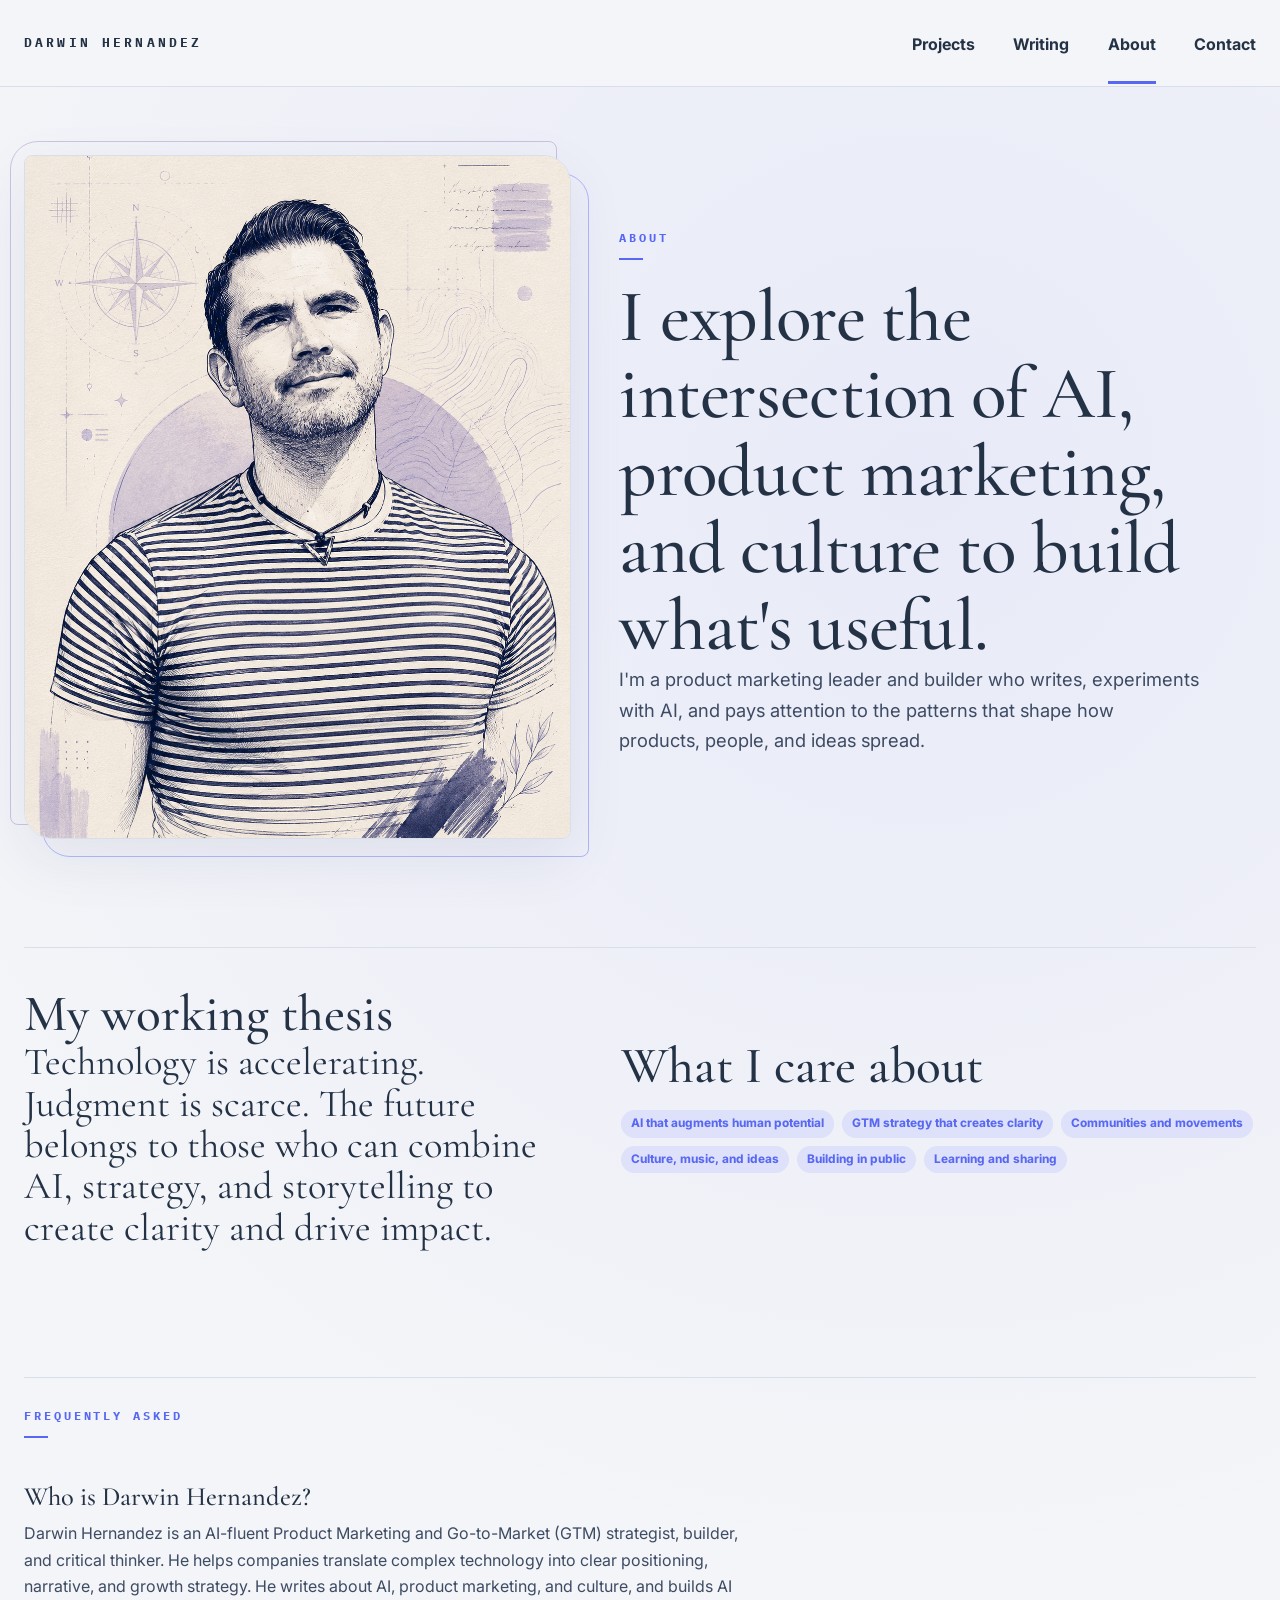
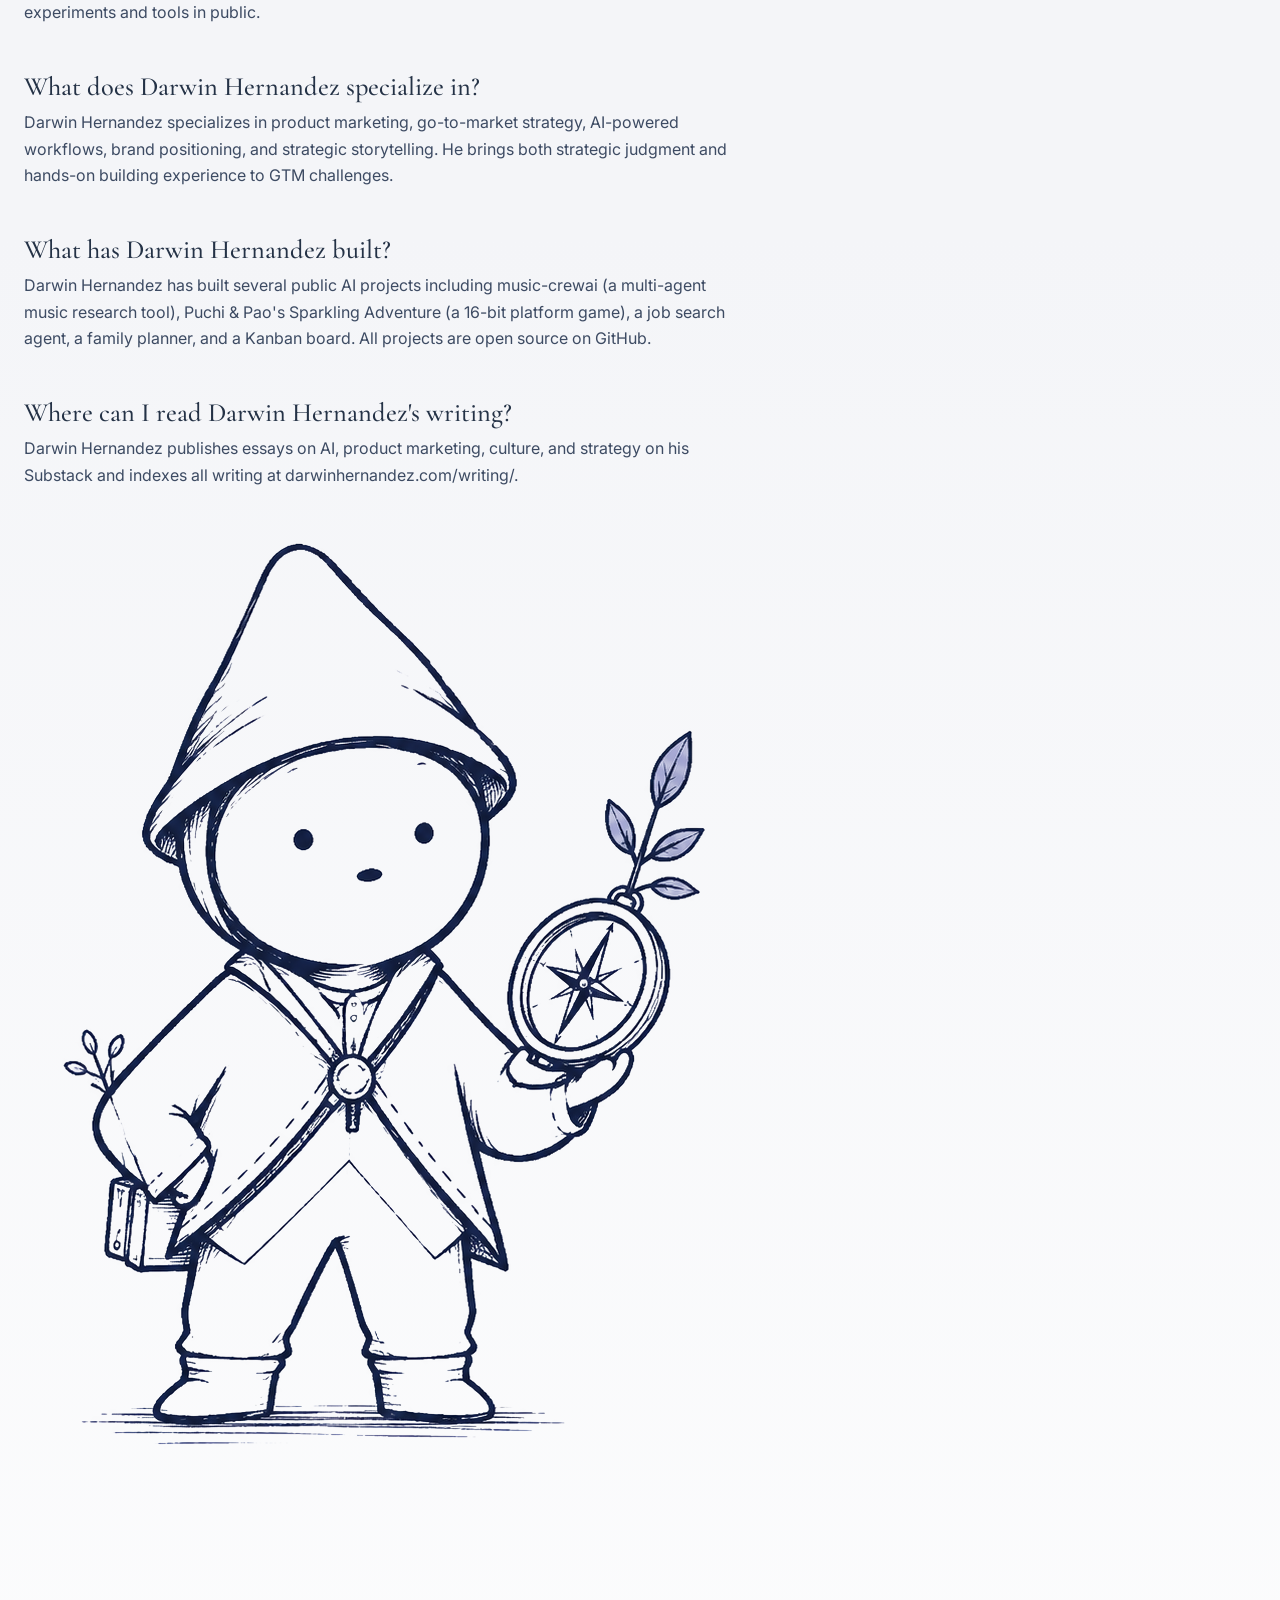
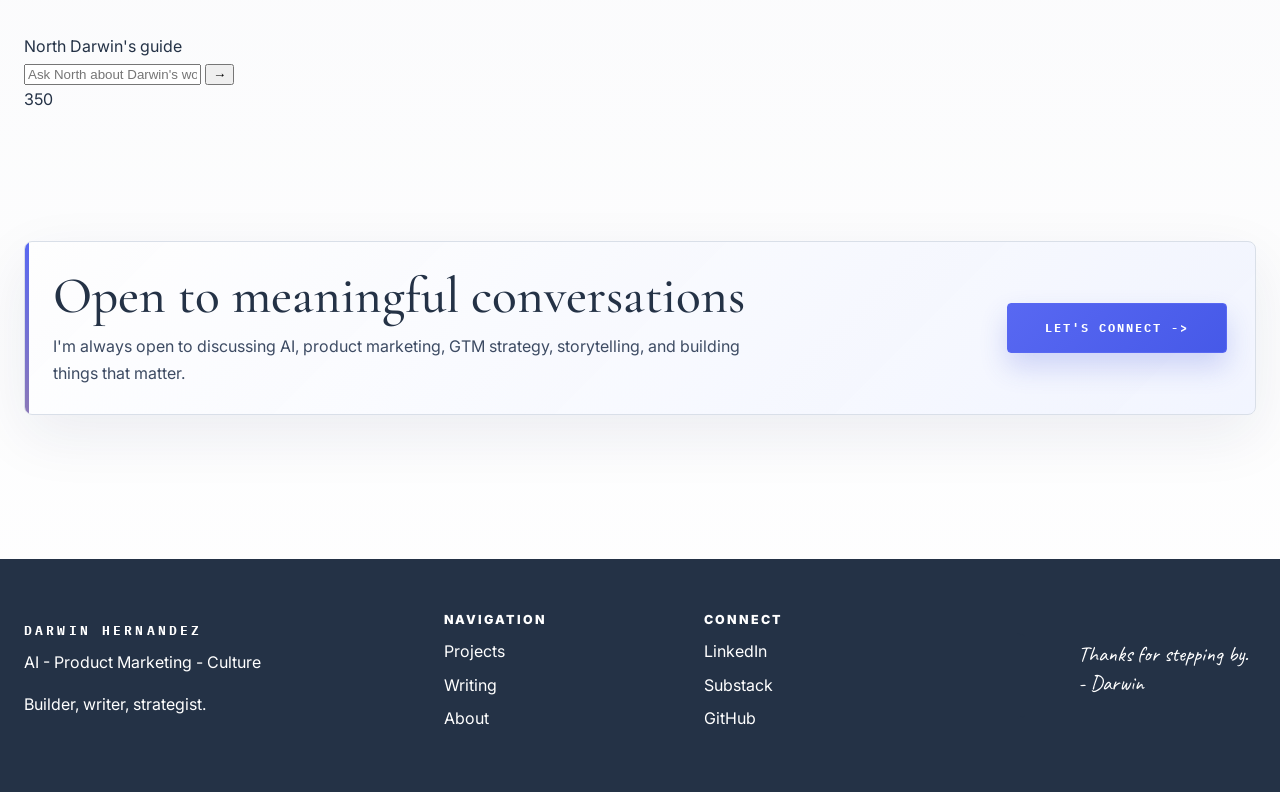
==== commit 024ea563: "feat: add two-column FAQ layout and North chat widget HTML to About page" ====
--- a/about/index.html
+++ b/about/index.html
@@ -18,6 +18,7 @@
     <meta name="twitter:description" content="AI-fluent Product Marketing and GTM strategist, builder, and critical thinker. I translate complex technology into positioning, narrative, and growth.">
     <meta name="twitter:image" content="https://www.darwinhernandez.com/assets/img/wayfinder-hero.png">
     <link rel="stylesheet" href="../assets/css/styles.css">
+    <link rel="stylesheet" href="../assets/css/north-chat.css">
   </head>
   <body data-page="about" data-root="..">
     <header id="site-header" class="site-header"></header>
@@ -55,22 +56,47 @@
         <div class="section-header">
           <span class="eyebrow">Frequently Asked</span>
         </div>
-        <div class="faq-list">
-          <div class="faq-item">
-            <h3>Who is Darwin Hernandez?</h3>
-            <p>Darwin Hernandez is an AI-fluent Product Marketing and Go-to-Market (GTM) strategist, builder, and critical thinker. He helps companies translate complex technology into clear positioning, narrative, and growth strategy. He writes about AI, product marketing, and culture, and builds AI experiments and tools in public.</p>
+        <div class="faq-north-grid">
+          <div class="faq-list">
+            <div class="faq-item">
+              <h3>Who is Darwin Hernandez?</h3>
+              <p>Darwin Hernandez is an AI-fluent Product Marketing and Go-to-Market (GTM) strategist, builder, and critical thinker. He helps companies translate complex technology into clear positioning, narrative, and growth strategy. He writes about AI, product marketing, and culture, and builds AI experiments and tools in public.</p>
+            </div>
+            <div class="faq-item">
+              <h3>What does Darwin Hernandez specialize in?</h3>
+              <p>Darwin Hernandez specializes in product marketing, go-to-market strategy, AI-powered workflows, brand positioning, and strategic storytelling. He brings both strategic judgment and hands-on building experience to GTM challenges.</p>
+            </div>
+            <div class="faq-item">
+              <h3>What has Darwin Hernandez built?</h3>
+              <p>Darwin Hernandez has built several public AI projects including music-crewai (a multi-agent music research tool), Puchi &amp; Pao's Sparkling Adventure (a 16-bit platform game), a job search agent, a family planner, and a Kanban board. All projects are open source on <a href="https://github.com/DarwinJavier" target="_blank" rel="noreferrer">GitHub</a>.</p>
+            </div>
+            <div class="faq-item">
+              <h3>Where can I read Darwin Hernandez's writing?</h3>
+              <p>Darwin Hernandez publishes essays on AI, product marketing, culture, and strategy on his <a href="https://mrdasein.substack.com/" target="_blank" rel="noreferrer">Substack</a> and indexes all writing at <a href="https://www.darwinhernandez.com/writing/" target="_blank" rel="noreferrer">darwinhernandez.com/writing/</a>.</p>
+            </div>
           </div>
-          <div class="faq-item">
-            <h3>What does Darwin Hernandez specialize in?</h3>
-            <p>Darwin Hernandez specializes in product marketing, go-to-market strategy, AI-powered workflows, brand positioning, and strategic storytelling. He brings both strategic judgment and hands-on building experience to GTM challenges.</p>
-          </div>
-          <div class="faq-item">
-            <h3>What has Darwin Hernandez built?</h3>
-            <p>Darwin Hernandez has built several public AI projects including music-crewai (a multi-agent music research tool), Puchi &amp; Pao's Sparkling Adventure (a 16-bit platform game), a job search agent, a family planner, and a Kanban board. All projects are open source on <a href="https://github.com/DarwinJavier" target="_blank" rel="noreferrer">GitHub</a>.</p>
-          </div>
-          <div class="faq-item">
-            <h3>Where can I read Darwin Hernandez's writing?</h3>
-            <p>Darwin Hernandez publishes essays on AI, product marketing, culture, and strategy on his <a href="https://mrdasein.substack.com/" target="_blank" rel="noreferrer">Substack</a> and indexes all writing at <a href="https://www.darwinhernandez.com/writing/" target="_blank" rel="noreferrer">darwinhernandez.com/writing/</a>.</p>
+          <div class="north-chat" id="north-chat">
+            <div class="north-chat-header">
+              <img src="../assets/img/wayfinder_explorer-cutout.png" alt="North" class="north-chat-avatar">
+              <div>
+                <span class="north-chat-name">North</span>
+                <span class="north-chat-tagline">Darwin's guide</span>
+              </div>
+            </div>
+            <div id="north-chat-thread" class="north-chat-thread" aria-live="polite"></div>
+            <form id="north-chat-form" class="north-chat-form" novalidate>
+              <div class="north-chat-input-row">
+                <input
+                  id="north-chat-input"
+                  type="text"
+                  placeholder="Ask North about Darwin's work…"
+                  maxlength="350"
+                  autocomplete="off"
+                  aria-label="Message North">
+                <button type="submit" aria-label="Send">&#8594;</button>
+              </div>
+              <span id="north-chat-counter" class="north-chat-counter">350</span>
+            </form>
           </div>
         </div>
       </section>
@@ -86,5 +112,6 @@
     </main>
     <footer id="site-footer" class="footer"></footer>
     <script type="module" src="../assets/js/app.js"></script>
+    <script type="module" src="../assets/js/north-chat.js"></script>
   </body>
 </html>
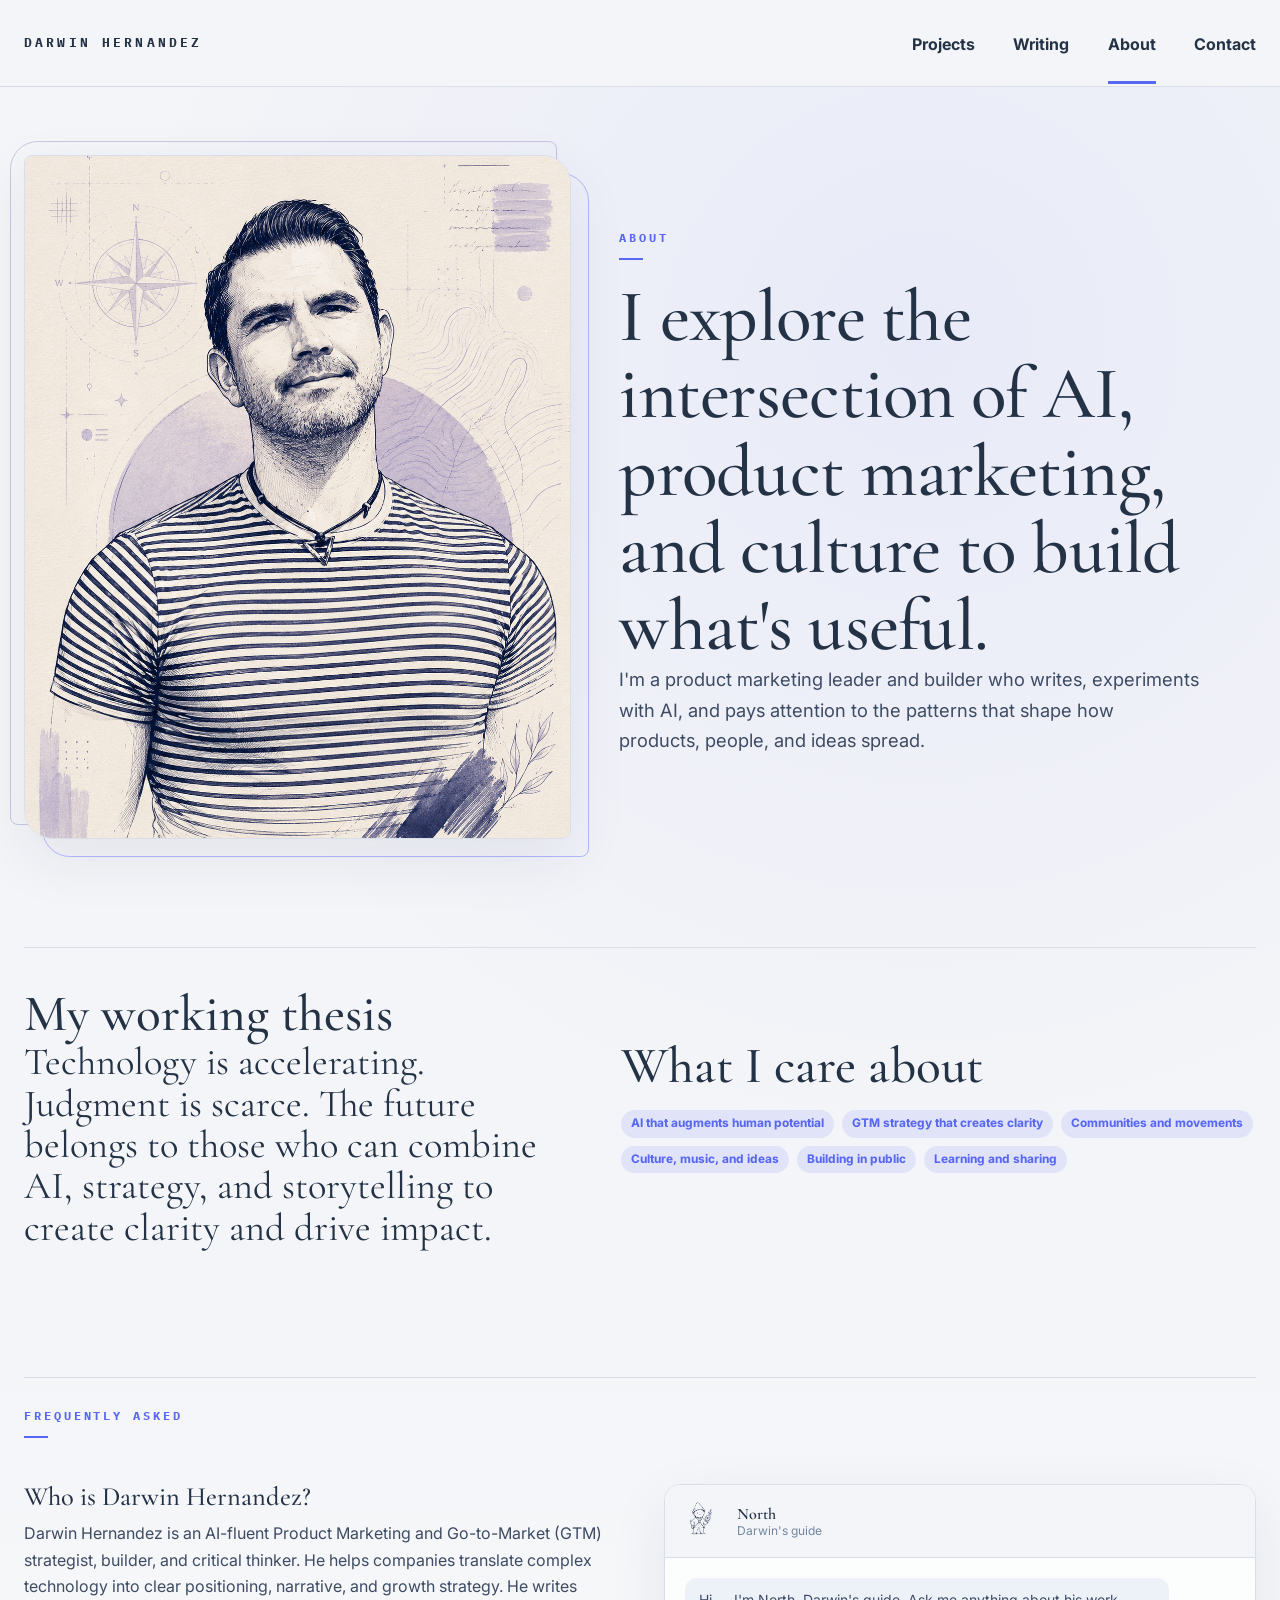
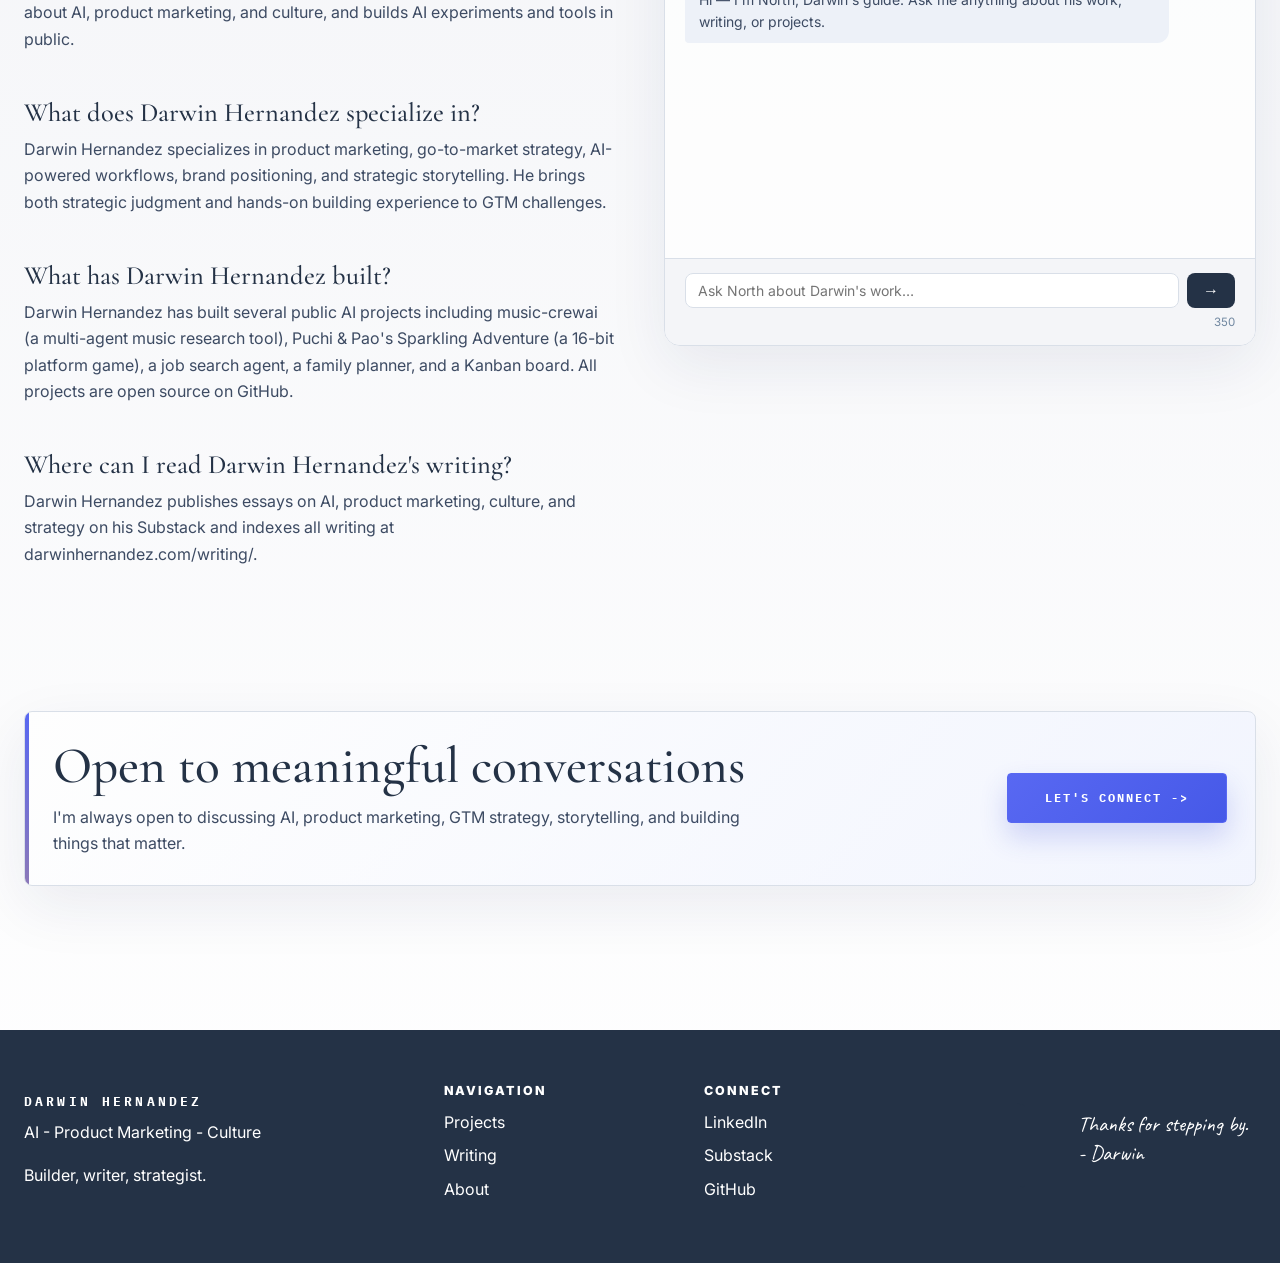
==== commit 30f0f5c6: "seo: add Person JSON-LD schema, remove /now/ from sitemap - Add schema.org/Person structured data to" ====
--- a/about/index.html
+++ b/about/index.html
@@ -19,6 +19,22 @@
     <meta name="twitter:image" content="https://www.darwinhernandez.com/assets/img/wayfinder-hero.png">
     <link rel="stylesheet" href="../assets/css/styles.css">
     <link rel="stylesheet" href="../assets/css/north-chat.css">
+    <script type="application/ld+json">
+    {
+      "@context": "https://schema.org",
+      "@type": "Person",
+      "name": "Darwin Hernandez",
+      "alternateName": ["Darwin Hernández", "Darwin Javier Hernandez", "Darwin Javier Hernández"],
+      "url": "https://www.darwinhernandez.com/about/",
+      "sameAs": [
+        "https://www.linkedin.com/in/darwin-javier-hernandez/",
+        "https://mrdasein.substack.com/",
+        "https://github.com/DarwinJavier"
+      ],
+      "jobTitle": "Product Marketing Manager",
+      "description": "AI-fluent Product Marketing and GTM strategist who turns ambiguous briefs into executable strategy."
+    }
+    </script>
   </head>
   <body data-page="about" data-root="..">
     <header id="site-header" class="site-header"></header>
@@ -84,7 +100,7 @@
               </div>
             </div>
             <div id="north-chat-thread" class="north-chat-thread" aria-live="polite"></div>
-            <form id="north-chat-form" class="north-chat-form" novalidate>
+            <form id="north-chat-form" class="north-chat-form" novalidate aria-label="Chat with North">
               <div class="north-chat-input-row">
                 <input
                   id="north-chat-input"
@@ -92,7 +108,8 @@
                   placeholder="Ask North about Darwin's work…"
                   maxlength="350"
                   autocomplete="off"
-                  aria-label="Message North">
+                  aria-label="Message North"
+                  aria-describedby="north-chat-counter">
                 <button type="submit" aria-label="Send">&#8594;</button>
               </div>
               <span id="north-chat-counter" class="north-chat-counter">350</span>
--- a/assets/css/styles.css
+++ b/assets/css/styles.css
@@ -1947,7 +1947,6 @@
   display: flex;
   flex-direction: column;
   gap: 2rem;
-  max-width: 720px;
 }
 
 .faq-item h3 {
--- a/assets/css/north-chat.css
+++ b/assets/css/north-chat.css
@@ -0,0 +1,153 @@
+/* Two-column grid: FAQ list + North chat */
+.faq-north-grid {
+  display: grid;
+  grid-template-columns: 1fr 1fr;
+  gap: 3rem;
+  align-items: start;
+}
+
+@media (max-width: 900px) {
+  .faq-north-grid {
+    grid-template-columns: 1fr;
+  }
+}
+
+/* North chat widget container */
+.north-chat {
+  display: flex;
+  flex-direction: column;
+  border: 1px solid var(--line);
+  border-radius: 16px;
+  overflow: hidden;
+  background: var(--card);
+  box-shadow: var(--shadow);
+}
+
+/* Header */
+.north-chat-header {
+  display: flex;
+  align-items: center;
+  gap: 0.75rem;
+  padding: 1rem 1.25rem;
+  border-bottom: 1px solid var(--line);
+  background: var(--moonstone);
+}
+
+.north-chat-avatar {
+  width: 40px;
+  height: 40px;
+  object-fit: contain;
+}
+
+.north-chat-name {
+  display: block;
+  font-family: var(--serif);
+  font-weight: 600;
+  font-size: 1rem;
+  color: var(--harbor);
+  line-height: 1.2;
+}
+
+.north-chat-tagline {
+  display: block;
+  font-size: 0.75rem;
+  color: var(--slate);
+  line-height: 1.2;
+}
+
+/* Message thread */
+.north-chat-thread {
+  display: flex;
+  flex-direction: column;
+  gap: 0.75rem;
+  padding: 1.25rem;
+  min-height: 300px;
+  max-height: 520px;
+  overflow-y: auto;
+}
+
+/* Individual messages */
+.north-message {
+  max-width: 88%;
+  padding: 0.65rem 0.9rem;
+  border-radius: 12px;
+  font-size: 0.875rem;
+  line-height: 1.55;
+}
+
+.north-message--north {
+  background: var(--moonstone-2);
+  color: var(--harbor-soft);
+  align-self: flex-start;
+  border-bottom-left-radius: 4px;
+}
+
+.north-message--user {
+  background: var(--harbor);
+  color: #fff;
+  align-self: flex-end;
+  border-bottom-right-radius: 4px;
+}
+
+/* Input form */
+.north-chat-form {
+  padding: 0.85rem 1.25rem;
+  border-top: 1px solid var(--line);
+  display: flex;
+  flex-direction: column;
+  gap: 0.3rem;
+  background: var(--moonstone);
+}
+
+.north-chat-input-row {
+  display: flex;
+  gap: 0.5rem;
+}
+
+.north-chat-input-row input {
+  flex: 1;
+  padding: 0.5rem 0.75rem;
+  border: 1px solid var(--line);
+  border-radius: 8px;
+  font-family: var(--sans);
+  font-size: 0.875rem;
+  color: var(--harbor);
+  background: #fff;
+  outline: none;
+  transition: border-color 0.15s;
+}
+
+.north-chat-input-row input:focus {
+  border-color: var(--blueprint);
+}
+
+.north-chat-input-row button {
+  padding: 0.5rem 1rem;
+  background: var(--harbor);
+  color: #fff;
+  border: none;
+  border-radius: 8px;
+  font-size: 1rem;
+  cursor: pointer;
+  transition: opacity 0.15s;
+}
+
+.north-chat-input-row button:hover {
+  opacity: 0.75;
+}
+
+.north-chat-input-row button:disabled {
+  opacity: 0.4;
+  cursor: not-allowed;
+}
+
+/* Character counter */
+.north-chat-counter {
+  font-size: 0.72rem;
+  color: var(--slate);
+  text-align: right;
+}
+
+.north-chat-counter.near-limit {
+  color: #c0392b;
+}
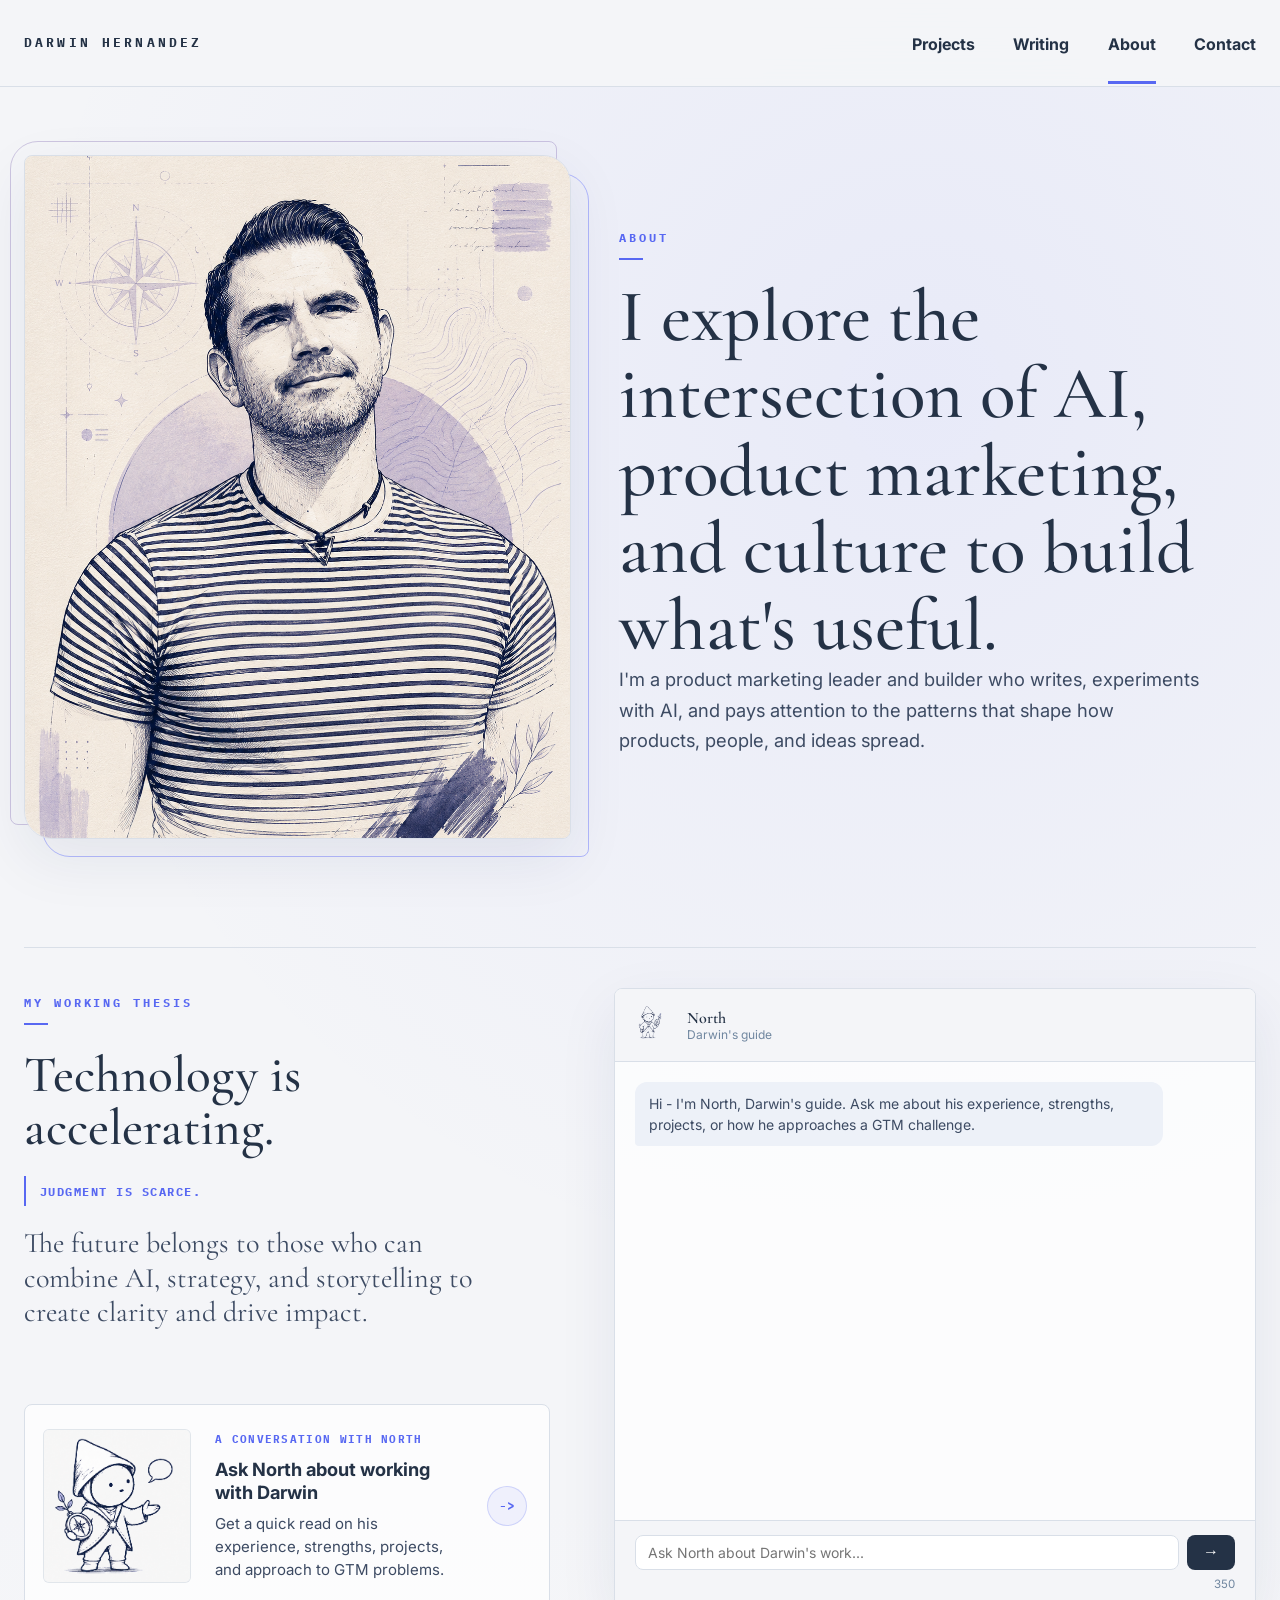
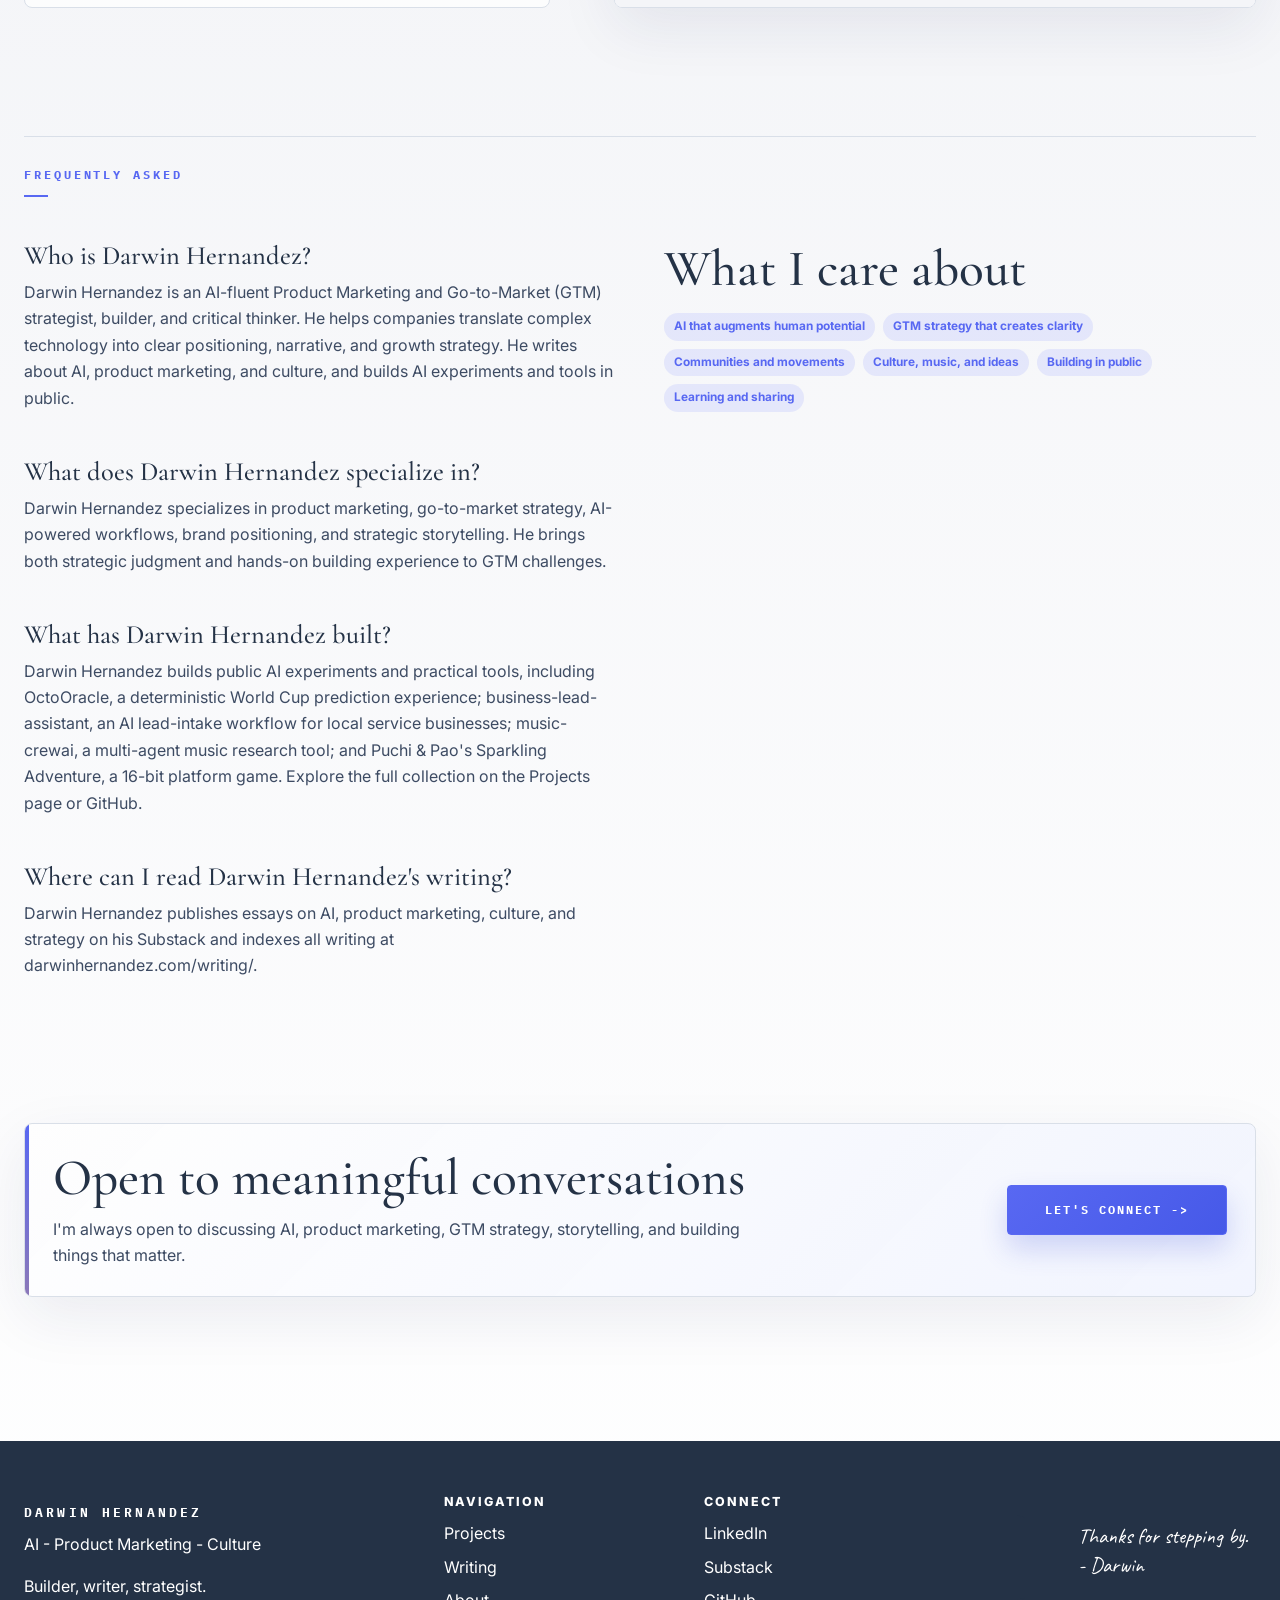
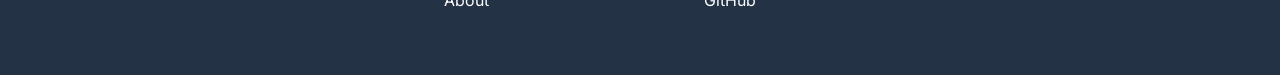
==== commit 6416fa56: "Revamp homepage, About page, and North AI guide" ====
--- a/about/index.html
+++ b/about/index.html
@@ -1,6 +1,15 @@
 <!doctype html>
 <html lang="en">
   <head>
+    <!-- Google tag (gtag.js) -->
+    <script async src="https://www.googletagmanager.com/gtag/js?id=G-YE11LCJGM1"></script>
+    <script>
+      window.dataLayer = window.dataLayer || [];
+      function gtag(){dataLayer.push(arguments);}
+      gtag('js', new Date());
+
+      gtag('config', 'G-YE11LCJGM1');
+    </script>
     <meta charset="utf-8">
     <meta name="viewport" content="width=device-width, initial-scale=1">
     <title>About Darwin Hernandez | Product Marketing &amp; GTM Strategist</title>
@@ -19,7 +28,7 @@
     <meta name="twitter:image" content="https://www.darwinhernandez.com/assets/img/wayfinder-hero.png">
     <link rel="stylesheet" href="../assets/css/styles.css">
     <link rel="stylesheet" href="../assets/css/north-chat.css">
-    <script type="application/ld+json">
+    <script id="about-person-schema" type="application/ld+json">
     {
       "@context": "https://schema.org",
       "@type": "Person",
@@ -31,8 +40,55 @@
         "https://mrdasein.substack.com/",
         "https://github.com/DarwinJavier"
       ],
-      "jobTitle": "Product Marketing Manager",
-      "description": "AI-fluent Product Marketing and GTM strategist who turns ambiguous briefs into executable strategy."
+      "jobTitle": "Product Marketing & GTM Strategist",
+      "description": "AI-fluent Product Marketing and GTM strategist who turns ambiguous briefs into executable strategy.",
+      "knowsAbout": [
+        "Product Marketing",
+        "Go-to-Market Strategy",
+        "Artificial Intelligence",
+        "Strategic Storytelling",
+        "Brand Positioning"
+      ]
+    }
+    </script>
+    <script id="about-faq-schema" type="application/ld+json">
+    {
+      "@context": "https://schema.org",
+      "@type": "FAQPage",
+      "mainEntity": [
+        {
+          "@type": "Question",
+          "name": "Who is Darwin Hernandez?",
+          "acceptedAnswer": {
+            "@type": "Answer",
+            "text": "Darwin Hernandez is an AI-fluent Product Marketing and Go-to-Market strategist, builder, and critical thinker who translates complex technology into clear positioning, narrative, and growth strategy."
+          }
+        },
+        {
+          "@type": "Question",
+          "name": "What does Darwin Hernandez specialize in?",
+          "acceptedAnswer": {
+            "@type": "Answer",
+            "text": "Darwin Hernandez specializes in product marketing, go-to-market strategy, AI-powered workflows, brand positioning, and strategic storytelling."
+          }
+        },
+        {
+          "@type": "Question",
+          "name": "What has Darwin Hernandez built?",
+          "acceptedAnswer": {
+            "@type": "Answer",
+            "text": "Darwin Hernandez builds public AI experiments and practical tools, including OctoOracle, business-lead-assistant, music-crewai, and Puchi & Pao's Sparkling Adventure."
+          }
+        },
+        {
+          "@type": "Question",
+          "name": "Where can I read Darwin Hernandez's writing?",
+          "acceptedAnswer": {
+            "@type": "Answer",
+            "text": "Darwin Hernandez publishes essays on AI, product marketing, culture, and strategy on Substack and indexes his writing at darwinhernandez.com/writing/."
+          }
+        }
+      ]
     }
     </script>
   </head>
@@ -52,8 +108,72 @@
       <section class="shell section">
         <div class="about-thesis">
           <div class="about-thesis-copy">
-            <h2>My working thesis</h2>
-            <p>Technology is accelerating. Judgment is scarce. The future belongs to those who can combine AI, strategy, and storytelling to create clarity and drive impact.</p>
+            <div>
+              <span class="eyebrow">My working thesis</span>
+              <h2>Technology is accelerating.</h2>
+              <p class="thesis-pivot">Judgment is scarce.</p>
+              <p class="thesis-outcome">The future belongs to those who can combine AI, strategy, and storytelling to create clarity and drive impact.</p>
+            </div>
+            <a class="north-chat-orientation" href="#north-chat">
+              <span class="north-chat-orientation-art" aria-hidden="true">
+                <img src="../assets/north-chat.png" alt="">
+              </span>
+              <span class="north-chat-orientation-copy">
+                <span class="north-chat-orientation-label">A conversation with North</span>
+                <strong>Ask North about working with Darwin</strong>
+                <small>Get a quick read on his experience, strengths, projects, and approach to GTM problems.</small>
+              </span>
+              <span class="north-chat-orientation-arrow" aria-hidden="true">-&gt;</span>
+            </a>
+          </div>
+          <div class="north-chat" id="north-chat">
+            <div class="north-chat-header">
+              <img src="../assets/img/wayfinder_explorer-cutout.png" alt="North" class="north-chat-avatar">
+              <div>
+                <span class="north-chat-name">North</span>
+                <span class="north-chat-tagline">Darwin's guide</span>
+              </div>
+            </div>
+            <div id="north-chat-thread" class="north-chat-thread" aria-live="polite"></div>
+            <form id="north-chat-form" class="north-chat-form" novalidate aria-label="Chat with North">
+              <div class="north-chat-input-row">
+                <input
+                  id="north-chat-input"
+                  type="text"
+                  placeholder="Ask North about Darwin's work..."
+                  maxlength="350"
+                  autocomplete="off"
+                  aria-label="Message North"
+                  aria-describedby="north-chat-counter">
+                <button type="submit" aria-label="Send">&#8594;</button>
+              </div>
+              <span id="north-chat-counter" class="north-chat-counter">350</span>
+            </form>
+          </div>
+        </div>
+      </section>
+      <section class="shell section">
+        <div class="section-header">
+          <span class="eyebrow">Frequently Asked</span>
+        </div>
+        <div class="faq-care-grid">
+          <div class="faq-list">
+            <div class="faq-item">
+              <h3>Who is Darwin Hernandez?</h3>
+              <p>Darwin Hernandez is an AI-fluent Product Marketing and Go-to-Market (GTM) strategist, builder, and critical thinker. He helps companies translate complex technology into clear positioning, narrative, and growth strategy. He writes about AI, product marketing, and culture, and builds AI experiments and tools in public.</p>
+            </div>
+            <div class="faq-item">
+              <h3>What does Darwin Hernandez specialize in?</h3>
+              <p>Darwin Hernandez specializes in product marketing, go-to-market strategy, AI-powered workflows, brand positioning, and strategic storytelling. He brings both strategic judgment and hands-on building experience to GTM challenges.</p>
+            </div>
+            <div class="faq-item">
+              <h3>What has Darwin Hernandez built?</h3>
+              <p>Darwin Hernandez builds public AI experiments and practical tools, including <a href="../projects/#octooracle">OctoOracle</a>, a deterministic World Cup prediction experience; <a href="../projects/#business-lead-assistant">business-lead-assistant</a>, an AI lead-intake workflow for local service businesses; music-crewai, a multi-agent music research tool; and Puchi &amp; Pao's Sparkling Adventure, a 16-bit platform game. Explore the full collection on the <a href="../projects/">Projects page</a> or <a href="https://github.com/DarwinJavier" target="_blank" rel="noreferrer">GitHub</a>.</p>
+            </div>
+            <div class="faq-item">
+              <h3>Where can I read Darwin Hernandez's writing?</h3>
+              <p>Darwin Hernandez publishes essays on AI, product marketing, culture, and strategy on his <a href="https://mrdasein.substack.com/" target="_blank" rel="noreferrer">Substack</a> and indexes all writing at <a href="https://www.darwinhernandez.com/writing/" target="_blank" rel="noreferrer">darwinhernandez.com/writing/</a>.</p>
+            </div>
           </div>
           <div class="about-care-list">
             <h2>What I care about</h2>
@@ -69,55 +189,6 @@
         </div>
       </section>
       <section class="shell section">
-        <div class="section-header">
-          <span class="eyebrow">Frequently Asked</span>
-        </div>
-        <div class="faq-north-grid">
-          <div class="faq-list">
-            <div class="faq-item">
-              <h3>Who is Darwin Hernandez?</h3>
-              <p>Darwin Hernandez is an AI-fluent Product Marketing and Go-to-Market (GTM) strategist, builder, and critical thinker. He helps companies translate complex technology into clear positioning, narrative, and growth strategy. He writes about AI, product marketing, and culture, and builds AI experiments and tools in public.</p>
-            </div>
-            <div class="faq-item">
-              <h3>What does Darwin Hernandez specialize in?</h3>
-              <p>Darwin Hernandez specializes in product marketing, go-to-market strategy, AI-powered workflows, brand positioning, and strategic storytelling. He brings both strategic judgment and hands-on building experience to GTM challenges.</p>
-            </div>
-            <div class="faq-item">
-              <h3>What has Darwin Hernandez built?</h3>
-              <p>Darwin Hernandez has built several public AI projects including music-crewai (a multi-agent music research tool), Puchi &amp; Pao's Sparkling Adventure (a 16-bit platform game), a job search agent, a family planner, and a Kanban board. All projects are open source on <a href="https://github.com/DarwinJavier" target="_blank" rel="noreferrer">GitHub</a>.</p>
-            </div>
-            <div class="faq-item">
-              <h3>Where can I read Darwin Hernandez's writing?</h3>
-              <p>Darwin Hernandez publishes essays on AI, product marketing, culture, and strategy on his <a href="https://mrdasein.substack.com/" target="_blank" rel="noreferrer">Substack</a> and indexes all writing at <a href="https://www.darwinhernandez.com/writing/" target="_blank" rel="noreferrer">darwinhernandez.com/writing/</a>.</p>
-            </div>
-          </div>
-          <div class="north-chat" id="north-chat">
-            <div class="north-chat-header">
-              <img src="../assets/img/wayfinder_explorer-cutout.png" alt="North" class="north-chat-avatar">
-              <div>
-                <span class="north-chat-name">North</span>
-                <span class="north-chat-tagline">Darwin's guide</span>
-              </div>
-            </div>
-            <div id="north-chat-thread" class="north-chat-thread" aria-live="polite"></div>
-            <form id="north-chat-form" class="north-chat-form" novalidate aria-label="Chat with North">
-              <div class="north-chat-input-row">
-                <input
-                  id="north-chat-input"
-                  type="text"
-                  placeholder="Ask North about Darwin's work…"
-                  maxlength="350"
-                  autocomplete="off"
-                  aria-label="Message North"
-                  aria-describedby="north-chat-counter">
-                <button type="submit" aria-label="Send">&#8594;</button>
-              </div>
-              <span id="north-chat-counter" class="north-chat-counter">350</span>
-            </form>
-          </div>
-        </div>
-      </section>
-      <section class="shell section">
         <div class="soft-card about-contact-card">
           <div>
             <h2>Open to meaningful conversations</h2>
--- a/assets/css/styles.css
+++ b/assets/css/styles.css
@@ -15,6 +15,8 @@
   --line: #d9dfe8;
   --card: rgba(255, 255, 255, 0.74);
   --shadow: 0 20px 60px rgba(28, 42, 86, 0.08);
+  --ease-out: cubic-bezier(0.23, 1, 0.32, 1);
+  --focus-ring: 0 0 0 3px rgba(89, 104, 242, 0.28);
   --serif: "Cormorant Garamond", Fraunces, Georgia, serif;
   --sans: Inter, "Source Sans 3", Aptos, Arial, sans-serif;
   --mono: "IBM Plex Mono", Consolas, monospace;
@@ -44,6 +46,12 @@
   text-decoration: none;
 }
 
+:where(a, button, input, textarea, select):focus-visible {
+  outline: 2px solid var(--blueprint);
+  outline-offset: 4px;
+  box-shadow: var(--focus-ring);
+}
+
 p {
   color: var(--harbor-soft);
   margin: 0 0 1rem;
@@ -61,7 +69,7 @@
 
 h1 {
   font-size: clamp(2.65rem, 6vw, 4.6rem);
-  letter-spacing: -0.01em;
+  letter-spacing: 0;
   max-width: 760px;
 }
 
@@ -115,10 +123,10 @@
 .nav a {
   border-bottom: 3px solid transparent;
   padding: 29px 0 24px;
-}
-
-.nav a.active,
-.nav a:hover {
+  transition: border-color 180ms ease, color 180ms ease;
+}
+
+.nav a.active {
   border-color: var(--blueprint);
 }
 
@@ -180,6 +188,16 @@
   min-height: 50px;
   padding: 0 25px;
   text-transform: uppercase;
+  transition:
+    background-color 180ms ease,
+    border-color 180ms ease,
+    box-shadow 180ms ease,
+    color 180ms ease,
+    transform 160ms var(--ease-out);
+}
+
+.button:active {
+  transform: scale(0.97);
 }
 
 .button.primary {
@@ -211,7 +229,8 @@
 .connect-row a,
 .text-link {
   color: var(--blueprint);
-  font-weight: 750;
+  font-weight: 700;
+  transition: color 180ms ease, opacity 180ms ease, transform 160ms var(--ease-out);
 }
 
 .social-link {
@@ -220,6 +239,50 @@
   gap: 7px;
   line-height: 1;
   min-height: 24px;
+  transition: color 180ms ease, transform 160ms var(--ease-out);
+}
+
+.social-link:active,
+.text-link:active {
+  transform: scale(0.97);
+}
+
+.north-chat-cta {
+  align-items: center;
+  background: var(--harbor);
+  border: 1px solid var(--harbor);
+  border-radius: 8px;
+  color: #fff;
+  display: grid;
+  font-family: var(--mono);
+  font-size: 0.68rem;
+  font-weight: 800;
+  gap: 10px;
+  grid-template-columns: 28px 1fr auto;
+  letter-spacing: 0.06em;
+  margin-top: 24px;
+  min-height: 52px;
+  padding: 9px 14px;
+  transition:
+    background-color 180ms ease,
+    border-color 180ms ease,
+    box-shadow 180ms ease,
+    transform 160ms var(--ease-out);
+}
+
+.north-chat-cta svg {
+  fill: none;
+  height: 24px;
+  justify-self: center;
+  stroke: currentColor;
+  stroke-linecap: round;
+  stroke-linejoin: round;
+  stroke-width: 1.7;
+  width: 24px;
+}
+
+.north-chat-cta:active {
+  transform: scale(0.97);
 }
 
 .social-icon {
@@ -248,7 +311,7 @@
   background: var(--harbor);
   border-radius: 3px;
   color: var(--moonstone);
-  font-family: Inter, Arial, sans-serif;
+  font-family: var(--sans);
   font-size: 0.75rem;
   font-weight: 800;
 }
@@ -419,20 +482,153 @@
 }
 
 .about-thesis {
-  align-items: start;
+  align-items: stretch;
   border-top: 1px solid var(--line);
   display: grid;
-  gap: clamp(32px, 6vw, 88px);
-  grid-template-columns: minmax(260px, 0.82fr) minmax(0, 1fr);
+  gap: clamp(36px, 5vw, 64px);
+  grid-template-columns: minmax(360px, 0.9fr) minmax(0, 1.1fr);
   padding-top: 40px;
 }
 
-.about-thesis-copy p {
+.about-thesis-copy {
+  display: flex;
+  flex-direction: column;
+  justify-content: space-between;
+  min-height: 620px;
+}
+
+.about-thesis-copy h2 {
   color: var(--harbor);
   font-family: var(--serif);
-  font-size: clamp(1.55rem, 3vw, 2.55rem);
-  line-height: 1.08;
+  font-size: clamp(2.25rem, 4vw, 3.45rem);
+  line-height: 1.02;
+  margin: 0 0 22px;
+  max-width: 440px;
+}
+
+.about-thesis-copy .eyebrow {
+  margin-bottom: 24px;
+}
+
+.thesis-pivot {
+  border-left: 2px solid var(--blueprint);
+  color: var(--blueprint);
+  font-family: var(--mono);
+  font-size: 0.78rem;
+  font-weight: 800;
+  letter-spacing: 0.12em;
+  margin: 0 0 20px;
+  padding: 5px 0 5px 14px;
+  text-transform: uppercase;
+}
+
+.thesis-outcome {
+  color: var(--harbor-soft);
+  font-family: var(--serif);
+  font-size: clamp(1.3rem, 2.2vw, 1.8rem);
+  line-height: 1.22;
   margin: 0;
+  max-width: 470px;
+}
+
+.north-chat-orientation {
+  align-items: center;
+  background: rgba(255, 255, 255, 0.76);
+  border: 1px solid var(--line);
+  border-radius: 8px;
+  display: grid;
+  gap: 24px;
+  grid-template-columns: 148px minmax(0, 1fr) 40px;
+  margin-top: 40px;
+  min-height: 204px;
+  padding: 24px 22px 24px 18px;
+  transition:
+    background-color 180ms ease,
+    border-color 180ms ease,
+    box-shadow 180ms ease,
+    transform 160ms var(--ease-out);
+}
+
+.north-chat-orientation-art {
+  align-self: stretch;
+  background: rgba(244, 245, 248, 0.72);
+  border: 1px solid rgba(112, 135, 160, 0.16);
+  border-radius: 6px;
+  display: block;
+  min-height: 132px;
+  overflow: hidden;
+  position: relative;
+}
+
+.north-chat-orientation-art img {
+  height: 232px;
+  left: 50%;
+  max-width: none;
+  object-fit: contain;
+  position: absolute;
+  top: 50%;
+  transform: translate(-50%, -50%);
+  width: 232px;
+}
+
+.north-chat-orientation-copy {
+  min-width: 0;
+}
+
+.north-chat-orientation-label {
+  color: var(--blueprint);
+  display: block;
+  font-family: var(--mono);
+  font-size: 0.68rem;
+  font-weight: 800;
+  letter-spacing: 0.12em;
+  margin-bottom: 9px;
+  text-transform: uppercase;
+}
+
+.north-chat-orientation strong,
+.north-chat-orientation small {
+  display: block;
+}
+
+.north-chat-orientation strong {
+  color: var(--harbor);
+  font-size: 1.14rem;
+  line-height: 1.28;
+  margin-bottom: 9px;
+}
+
+.north-chat-orientation small {
+  color: var(--harbor-soft);
+  font-size: 0.94rem;
+  line-height: 1.52;
+}
+
+.north-chat-orientation-arrow {
+  align-items: center;
+  background: rgba(89, 104, 242, 0.08);
+  border: 1px solid rgba(89, 104, 242, 0.22);
+  border-radius: 50%;
+  color: var(--blueprint);
+  display: flex;
+  font-family: var(--mono);
+  font-size: 0.82rem;
+  font-weight: 800;
+  height: 40px;
+  justify-content: center;
+  transition:
+    background-color 180ms ease,
+    border-color 180ms ease,
+    transform 160ms var(--ease-out);
+  width: 40px;
+}
+
+.north-chat-orientation:active {
+  transform: scale(0.975);
+}
+
+.north-chat-orientation:active .north-chat-orientation-arrow {
+  transform: translateX(2px);
 }
 
 .about-care-list {
@@ -528,29 +724,136 @@
   border-block: 1px solid var(--line);
 }
 
-.intro-grid {
-  align-items: center;
-  display: grid;
-  gap: 42px;
-  grid-template-columns: 1fr 150px 1fr;
-  padding: 44px 0;
-}
-
-.north-person {
-  border-inline: 1px dashed rgba(51, 71, 216, 0.38);
-  display: grid;
-  min-height: 132px;
-  overflow: visible;
-  place-items: center;
-  text-align: center;
-}
-
-.north-companion-img {
+.intro-stack {
+  display: grid;
+  gap: 32px;
+  padding: 44px 0 56px;
+}
+
+.site-purpose {
+  align-items: start;
+  border-bottom: 1px solid rgba(112, 135, 160, 0.24);
+  display: grid;
+  gap: clamp(24px, 5vw, 72px);
+  grid-template-columns: minmax(180px, 0.32fr) minmax(0, 1fr);
+  padding-bottom: 28px;
+}
+
+.site-purpose h2 {
+  font-size: clamp(1.7rem, 2.8vw, 2.5rem);
+  margin: 0 0 8px;
+  max-width: 760px;
+}
+
+.site-purpose p {
+  margin: 0;
+  max-width: 820px;
+}
+
+.north-banner {
+  background: #14223f;
+  border: 1px solid rgba(89, 104, 242, 0.3);
+  border-radius: 12px;
+  box-shadow: 0 24px 56px rgba(15, 31, 59, 0.22);
+  display: grid;
+  grid-template-columns: minmax(0, 1.08fr) minmax(380px, 0.92fr);
+  overflow: hidden;
+  position: relative;
+}
+
+.north-banner::before {
+  background: linear-gradient(180deg, var(--blueprint), var(--iris));
+  content: "";
+  inset: 0 auto 0 0;
+  position: absolute;
+  width: 4px;
+  z-index: 2;
+}
+
+.north-banner-copy {
+  align-self: center;
+  padding: clamp(34px, 4vw, 52px);
+  position: relative;
+  z-index: 1;
+}
+
+.north-banner-copy .eyebrow,
+.north-banner-copy .text-link {
+  color: #aeb8ff;
+}
+
+.north-banner-copy .eyebrow::after {
+  background: #aeb8ff;
+}
+
+.north-banner-copy h2 {
+  color: #fff;
+  font-size: clamp(2.4rem, 4vw, 3.65rem);
+  margin: 16px 0 18px;
+  max-width: 670px;
+}
+
+.north-banner-copy p {
+  color: rgba(255, 255, 255, 0.76);
+  font-size: 1.02rem;
+  max-width: 620px;
+}
+
+.north-keywords,
+.north-banner-actions {
+  display: flex;
+  flex-wrap: wrap;
+  gap: 10px;
+}
+
+.north-keywords {
+  margin: 24px 0 32px;
+}
+
+.north-keywords span {
+  background: rgba(255, 255, 255, 0.07);
+  border: 1px solid rgba(174, 184, 255, 0.3);
+  border-radius: 999px;
+  color: rgba(255, 255, 255, 0.84);
+  font-family: var(--mono);
+  font-size: 0.64rem;
+  font-weight: 700;
+  letter-spacing: 0.04em;
+  padding: 6px 11px;
+}
+
+.north-banner-actions {
+  align-items: center;
+}
+
+.north-banner-primary {
+  background: var(--blueprint);
+  border-color: var(--blueprint);
+  color: #fff;
+}
+
+.north-banner-link {
+  margin-left: 10px;
+}
+
+.north-banner-art {
+  background: #14223f;
+  min-height: 540px;
+  overflow: hidden;
+  position: relative;
+}
+
+.north-banner-art::after {
+  content: none;
+}
+
+.north-banner-art img {
   display: block;
-  height: 142px;
-  mix-blend-mode: multiply;
+  height: 100%;
   object-fit: contain;
-  width: 188px;
+  object-position: center;
+  position: absolute;
+  width: 100%;
 }
 
 .wayfinder-mini {
@@ -876,7 +1179,7 @@
   align-items: center;
   display: grid;
   gap: 14px;
-  grid-template-columns: 58px 1fr;
+  grid-template-columns: 82px 1fr;
   position: relative;
 }
 
@@ -891,10 +1194,10 @@
   font-family: var(--mono);
   font-size: 0.85rem;
   font-weight: 800;
-  height: 48px;
+  height: 56px;
   justify-content: center;
   position: relative;
-  width: 48px;
+  width: 72px;
   z-index: 1;
 }
 
@@ -944,19 +1247,120 @@
   border-radius: 999px;
   color: var(--blueprint);
   font-size: 0.74rem;
-  font-weight: 750;
+  font-weight: 700;
   padding: 4px 10px;
 }
 
 .strong {
   color: var(--harbor);
-  font-weight: 760;
+  font-weight: 700;
 }
 
 .card-grid {
   display: grid;
   gap: 28px;
   grid-template-columns: repeat(3, minmax(0, 1fr));
+}
+
+.mr-dasein-banner {
+  background:
+    linear-gradient(90deg, rgba(12, 17, 20, 0.98) 0%, rgba(12, 17, 20, 0.92) 38%, rgba(12, 17, 20, 0.3) 72%, rgba(12, 17, 20, 0.12) 100%),
+    url("../Images/mr-dasein-banner.jpg") 68% center / cover no-repeat;
+  border: 1px solid rgba(207, 178, 139, 0.28);
+  border-radius: 8px;
+  box-shadow: 0 30px 72px rgba(15, 20, 23, 0.24);
+  min-height: 520px;
+  overflow: hidden;
+  padding: clamp(32px, 5vw, 68px);
+  position: relative;
+}
+
+.mr-dasein-banner::after {
+  border: 1px solid rgba(207, 178, 139, 0.22);
+  content: "";
+  inset: 12px;
+  pointer-events: none;
+  position: absolute;
+}
+
+.mr-dasein-copy {
+  position: relative;
+  width: min(570px, 52%);
+  z-index: 1;
+}
+
+.mr-dasein-copy .eyebrow {
+  color: #d5b68e;
+}
+
+.mr-dasein-copy .eyebrow::after {
+  background: #a43c2f;
+}
+
+.mr-dasein-copy h2 {
+  color: #f2dfc5;
+  font-size: clamp(3.4rem, 7vw, 6.4rem);
+  letter-spacing: -0.035em;
+  margin: 14px 0 18px;
+}
+
+.mr-dasein-copy p {
+  color: rgba(242, 223, 197, 0.76);
+  max-width: 54ch;
+}
+
+.mr-dasein-copy .mr-dasein-lede {
+  color: #f2dfc5;
+  font-family: var(--serif);
+  font-size: clamp(1.35rem, 2.2vw, 1.8rem);
+  line-height: 1.18;
+}
+
+.mr-dasein-signals,
+.mr-dasein-actions {
+  display: flex;
+  flex-wrap: wrap;
+  gap: 10px;
+}
+
+.mr-dasein-signals {
+  margin: 24px 0 32px;
+}
+
+.mr-dasein-signals span {
+  border: 1px solid rgba(213, 182, 142, 0.32);
+  border-radius: 999px;
+  color: #d5b68e;
+  font-family: var(--mono);
+  font-size: 0.65rem;
+  font-weight: 700;
+  letter-spacing: 0.08em;
+  padding: 6px 11px;
+  text-transform: uppercase;
+}
+
+.mr-dasein-primary {
+  background: #a43c2f;
+  color: #fff4e6;
+}
+
+.mr-dasein-link {
+  align-items: center;
+  border-bottom: 1px solid rgba(213, 182, 142, 0.56);
+  color: #f2dfc5;
+  display: inline-flex;
+  font-weight: 700;
+  margin-left: 10px;
+}
+
+@media (hover: hover) and (pointer: fine) {
+  .mr-dasein-primary:hover {
+    background: #bd4939;
+  }
+
+  .mr-dasein-link:hover {
+    border-color: #f2dfc5;
+  }
 }
 
 .essay-card,
@@ -967,6 +1371,36 @@
   border: 1px solid var(--line);
   border-radius: 8px;
   box-shadow: var(--shadow);
+}
+
+.essay-card,
+.essay-tile {
+  position: relative;
+  transition:
+    border-color 150ms ease,
+    box-shadow 150ms ease,
+    transform 150ms var(--ease-out);
+}
+
+.essay-card:focus-within,
+.essay-tile:focus-within {
+  border-color: rgba(89, 104, 242, 0.58);
+  box-shadow: var(--focus-ring), 0 22px 52px rgba(28, 42, 86, 0.12);
+}
+
+.essay-card.small .text-link::after,
+.essay-card.compact .text-link::after,
+.essay-tile .text-link::after {
+  content: "";
+  inset: 0;
+  position: absolute;
+}
+
+.essay-card.small .text-link:focus-visible,
+.essay-card.compact .text-link:focus-visible,
+.essay-tile .text-link:focus-visible {
+  box-shadow: none;
+  outline: none;
 }
 
 .essay-card.small {
@@ -1171,6 +1605,16 @@
   margin: 14px 0 12px;
 }
 
+.project-showcase-card h2 a,
+.essay-tile h2 a,
+.featured-project-copy h3 a,
+.featured-essay-copy h3 a,
+.essay-card h3 a {
+  color: inherit;
+  text-decoration: none;
+  transition: color 180ms ease;
+}
+
 .project-showcase-card p {
   color: var(--harbor-soft);
 }
@@ -1190,7 +1634,7 @@
 
 .project-proof p {
   color: var(--harbor);
-  font-weight: 650;
+  font-weight: 600;
   margin: 8px 0 0;
 }
 
@@ -1207,7 +1651,7 @@
   margin: 0;
 }
 
-.project-signal-list span {
+.project-signal-icon {
   align-items: center;
   background: rgba(88, 104, 242, 0.09);
   border: 1px solid rgba(88, 104, 242, 0.16);
@@ -1219,6 +1663,20 @@
   width: 30px;
 }
 
+.project-signal-copy {
+  color: var(--harbor-soft);
+}
+
+.project-signal-copy strong {
+  color: var(--harbor);
+  display: block;
+  font-family: var(--mono);
+  font-size: 0.78rem;
+  letter-spacing: 0.08em;
+  margin-bottom: 3px;
+  text-transform: uppercase;
+}
+
 .project-signal-list svg {
   fill: none;
   height: 17px;
@@ -1239,6 +1697,13 @@
   margin: 0;
 }
 
+.project-actions {
+  display: flex;
+  flex-wrap: wrap;
+  gap: 10px;
+  justify-content: flex-end;
+}
+
 .project-card {
   display: grid;
   gap: 22px;
@@ -1267,6 +1732,14 @@
   width: 34px;
 }
 
+.featured-project-actions {
+  align-items: center;
+  display: flex;
+  flex-wrap: wrap;
+  gap: 14px;
+  margin-top: 24px;
+}
+
 .project-card h3 {
   font-size: 1.45rem;
 }
@@ -1289,7 +1762,7 @@
   color: #fff;
   display: flex;
   font-size: 1.5rem;
-  font-weight: 850;
+  font-weight: 800;
   justify-content: center;
   letter-spacing: 0;
   min-width: 92px;
@@ -1329,7 +1802,7 @@
   color: var(--harbor-soft);
   display: flex;
   font-size: 0.9rem;
-  font-weight: 650;
+  font-weight: 600;
   justify-content: flex-end;
   padding-top: 18px;
 }
@@ -1389,7 +1862,7 @@
   border-radius: 50%;
   color: var(--blueprint);
   display: flex;
-  font-weight: 850;
+  font-weight: 800;
   height: 42px;
   justify-content: center;
   margin-bottom: 14px;
@@ -1543,6 +2016,71 @@
   flex-direction: column;
   min-height: 500px;
   overflow: hidden;
+  transition:
+    border-color 200ms ease,
+    box-shadow 200ms ease,
+    transform 200ms var(--ease-out);
+}
+
+@media (hover: hover) and (pointer: fine) {
+  .north-chat-orientation:hover {
+    background: rgba(255, 255, 255, 0.9);
+    border-color: rgba(89, 104, 242, 0.38);
+    box-shadow: 0 14px 30px rgba(28, 42, 86, 0.09);
+    transform: translateY(-2px);
+  }
+
+  .north-chat-orientation:hover .north-chat-orientation-arrow {
+    background: rgba(89, 104, 242, 0.14);
+    border-color: rgba(89, 104, 242, 0.34);
+    transform: translateX(2px);
+  }
+
+  .project-showcase-card h2 a:hover,
+  .essay-tile h2 a:hover,
+  .featured-project-copy h3 a:hover,
+  .featured-essay-copy h3 a:hover,
+  .essay-card h3 a:hover {
+    color: var(--blueprint);
+  }
+
+  .nav a:hover {
+    border-color: var(--blueprint);
+    color: var(--blueprint);
+  }
+
+  .button.primary:hover {
+    box-shadow: 0 18px 34px rgba(51, 71, 216, 0.28);
+    transform: translateY(-2px);
+  }
+
+  .button.secondary:hover {
+    background: rgba(89, 104, 255, 0.08);
+  }
+
+  .social-link:hover,
+  .text-link:hover {
+    color: var(--blueprint-2);
+  }
+
+  .social-link:hover {
+    transform: translateY(-1px);
+  }
+
+  .north-chat-cta:hover {
+    background: var(--blueprint-2);
+    border-color: var(--blueprint-2);
+    box-shadow: 0 14px 28px rgba(51, 71, 216, 0.2);
+    transform: translateY(-2px);
+  }
+
+  .essay-card.small:hover,
+  .essay-card.compact:hover,
+  .essay-tile:hover {
+    border-color: rgba(89, 104, 242, 0.42);
+    box-shadow: 0 24px 54px rgba(28, 42, 86, 0.13);
+    transform: translateY(-3px);
+  }
 }
 
 .essay-tile-image {
@@ -1550,7 +2088,7 @@
   background-color: rgba(237, 241, 248, 0.68);
   background-position: center;
   background-repeat: no-repeat;
-  background-size: contain;
+  background-size: cover;
   border-bottom: 1px solid var(--line);
   flex: 0 0 auto;
 }
@@ -1626,7 +2164,7 @@
 .footer h2 {
   font-family: var(--sans);
   font-size: 0.78rem;
-  font-weight: 850;
+  font-weight: 800;
   letter-spacing: 0.16em;
   margin-bottom: 12px;
   text-transform: uppercase;
@@ -1712,6 +2250,10 @@
     grid-template-columns: 1fr;
   }
 
+  .about-thesis-copy {
+    min-height: 0;
+  }
+
   .about-care-list {
     padding-top: 0;
   }
@@ -1722,8 +2264,30 @@
     width: min(100% - 28px, 1240px);
   }
 
+  .site-header {
+    backdrop-filter: blur(22px);
+  }
+
+  .header-inner {
+    align-items: center;
+    gap: 8px;
+    min-height: 0;
+    padding: 11px 0 0;
+  }
+
+  .header-inner .brand {
+    font-size: 0.68rem;
+    letter-spacing: 0.2em;
+    padding: 3px 0 8px;
+    width: 100%;
+  }
+
   .nav {
-    gap: 14px;
+    align-items: stretch;
+    border-top: 1px solid rgba(112, 135, 160, 0.22);
+    display: grid;
+    gap: 0;
+    grid-template-columns: repeat(4, minmax(0, 1fr));
     width: 100%;
   }
 
@@ -1732,7 +2296,10 @@
   }
 
   .nav a {
-    padding: 4px 0 10px;
+    border-bottom-width: 2px;
+    font-size: 0.69rem;
+    padding: 8px 2px 10px;
+    text-align: center;
   }
 
   .hero {
@@ -1817,6 +2384,41 @@
     padding: 44px 0;
   }
 
+  .mr-dasein-banner {
+    background:
+      linear-gradient(180deg, rgba(12, 17, 20, 0.12) 0%, rgba(12, 17, 20, 0.52) 32%, rgba(12, 17, 20, 0.98) 62%),
+      url("../Images/mr-dasein-banner.jpg") 64% top / auto 42% no-repeat,
+      #0c1114;
+    min-height: 0;
+    padding: 230px 24px 28px;
+  }
+
+  .mr-dasein-copy {
+    width: 100%;
+  }
+
+  .mr-dasein-copy h2 {
+    font-size: 3.2rem;
+    margin-bottom: 12px;
+  }
+
+  .mr-dasein-copy .mr-dasein-lede {
+    font-size: 1.25rem;
+  }
+
+  .mr-dasein-signals {
+    margin: 18px 0 24px;
+  }
+
+  .mr-dasein-actions {
+    align-items: flex-start;
+    flex-direction: column;
+  }
+
+  .mr-dasein-link {
+    margin: 6px 0 0;
+  }
+
   body[data-page="home"] #hero-art .generated-art {
     min-height: 96px;
   }
@@ -1827,7 +2429,6 @@
   }
 
 
-  .intro-grid,
   .about-thesis,
   .card-grid,
   .essay-tile-grid,
@@ -1843,6 +2444,60 @@
     grid-template-columns: 1fr;
   }
 
+  .site-purpose {
+    gap: 12px;
+    grid-template-columns: 1fr;
+  }
+
+  .north-banner {
+    grid-template-columns: 1fr;
+  }
+
+  .north-banner-copy {
+    padding: 26px 24px 28px;
+  }
+
+  .north-banner-copy h2 {
+    font-size: 2.2rem;
+    margin: 12px 0 14px;
+  }
+
+  .north-banner-copy p {
+    font-size: 0.94rem;
+    line-height: 1.55;
+  }
+
+  .north-keywords {
+    gap: 6px 12px;
+    margin: 18px 0 24px;
+  }
+
+  .north-keywords span {
+    background: transparent;
+    border: 0;
+    color: #c7ceff;
+    font-size: 0.59rem;
+    padding: 0;
+  }
+
+  .north-banner-art {
+    min-height: 220px;
+    order: -1;
+  }
+
+  .north-banner-art::after {
+    content: none;
+  }
+
+  .north-banner-actions {
+    align-items: flex-start;
+    flex-direction: column;
+  }
+
+  .north-banner-link {
+    margin: 8px 0 0;
+  }
+
   .project-showcase-card {
     min-height: 0;
   }
@@ -1881,6 +2536,38 @@
     min-width: 0;
   }
 
+  .north-chat-orientation {
+    gap: 16px;
+    grid-template-columns: 112px minmax(0, 1fr);
+    min-height: 0;
+    padding: 18px;
+  }
+
+  .north-chat-orientation-art {
+    min-height: 108px;
+  }
+
+  .north-chat-orientation-art img {
+    height: 176px;
+    width: 176px;
+  }
+
+  .north-chat-orientation-arrow {
+    display: none;
+  }
+
+  .north-chat-orientation-label {
+    font-size: 0.62rem;
+  }
+
+  .north-chat-orientation strong {
+    font-size: 1.02rem;
+  }
+
+  .north-chat-orientation small {
+    font-size: 0.88rem;
+  }
+
   .writing-b-hero {
     padding: 46px 0 18px;
   }
@@ -1902,7 +2589,7 @@
   }
 
   .north-map-card li {
-    grid-template-columns: 54px 1fr;
+    grid-template-columns: 72px 1fr;
   }
 
   .writing-b-hero {
@@ -1952,3 +2639,31 @@
 .faq-item h3 {
   margin-bottom: 0.5rem;
 }
+
+@media (prefers-reduced-motion: reduce) {
+  html {
+    scroll-behavior: auto;
+  }
+
+  *,
+  *::before,
+  *::after {
+    animation-duration: 0.01ms !important;
+    animation-iteration-count: 1 !important;
+    scroll-behavior: auto !important;
+    transition-duration: 0.01ms !important;
+  }
+
+  .button:hover,
+  .button:active,
+  .north-chat-cta:hover,
+  .north-chat-cta:active,
+  .social-link:hover,
+  .social-link:active,
+  .text-link:active,
+  .essay-card.small:hover,
+  .essay-card.compact:hover,
+  .essay-tile:hover {
+    transform: none;
+  }
+}
--- a/assets/css/north-chat.css
+++ b/assets/css/north-chat.css
@@ -1,14 +1,36 @@
-/* Two-column grid: FAQ list + North chat */
-.faq-north-grid {
+/* Two-column grid: FAQ list + interests */
+.faq-care-grid {
   display: grid;
   grid-template-columns: 1fr 1fr;
   gap: 3rem;
   align-items: start;
 }
 
+.faq-care-grid .about-care-list {
+  padding-top: 0;
+}
+
 @media (max-width: 900px) {
-  .faq-north-grid {
+  .faq-care-grid {
     grid-template-columns: 1fr;
+  }
+
+  .north-chat {
+    min-height: 560px;
+  }
+
+  .north-chat-thread {
+    min-height: 370px;
+  }
+}
+
+@media (max-width: 640px) {
+  .north-chat {
+    min-height: 500px;
+  }
+
+  .north-chat-thread {
+    min-height: 310px;
   }
 }
 
@@ -17,10 +39,12 @@
   display: flex;
   flex-direction: column;
   border: 1px solid var(--line);
-  border-radius: 16px;
+  border-radius: 8px;
   overflow: hidden;
   background: var(--card);
   box-shadow: var(--shadow);
+  min-height: 620px;
+  scroll-margin-top: 120px;
 }
 
 /* Header */
@@ -61,8 +85,9 @@
   flex-direction: column;
   gap: 0.75rem;
   padding: 1.25rem;
-  min-height: 300px;
-  max-height: 520px;
+  flex: 1;
+  min-height: 430px;
+  max-height: 680px;
   overflow-y: auto;
 }
 
@@ -73,6 +98,16 @@
   border-radius: 12px;
   font-size: 0.875rem;
   line-height: 1.55;
+  opacity: 1;
+  transform: translateY(0);
+  transition: opacity 200ms ease-out, transform 200ms var(--ease-out);
+}
+
+@starting-style {
+  .north-message {
+    opacity: 0;
+    transform: translateY(6px);
+  }
 }
 
 .north-message--north {
@@ -113,12 +148,14 @@
   font-size: 0.875rem;
   color: var(--harbor);
   background: #fff;
-  outline: none;
-  transition: border-color 0.15s;
-}
-
-.north-chat-input-row input:focus {
+  transition: border-color 180ms ease, box-shadow 180ms ease;
+}
+
+.north-chat-input-row input:focus-visible {
   border-color: var(--blueprint);
+  box-shadow: var(--focus-ring);
+  outline: 2px solid var(--blueprint);
+  outline-offset: 2px;
 }
 
 .north-chat-input-row button {
@@ -129,16 +166,46 @@
   border-radius: 8px;
   font-size: 1rem;
   cursor: pointer;
-  transition: opacity 0.15s;
-}
-
-.north-chat-input-row button:hover {
-  opacity: 0.75;
+  transition: opacity 180ms ease, transform 160ms var(--ease-out);
+}
+
+.north-chat-input-row button:active {
+  transform: scale(0.97);
 }
 
 .north-chat-input-row button:disabled {
   opacity: 0.4;
   cursor: not-allowed;
+}
+
+/* Typing indicator */
+.north-typing {
+  display: flex;
+  align-items: center;
+  gap: 5px;
+}
+
+.north-typing span {
+  animation: north-dot 1.4s ease-in-out infinite;
+  background: var(--slate);
+  border-radius: 50%;
+  height: 6px;
+  opacity: 0.4;
+  width: 6px;
+}
+
+.north-typing span:nth-child(2) { animation-delay: 0.2s; }
+.north-typing span:nth-child(3) { animation-delay: 0.4s; }
+
+@keyframes north-dot {
+  0%, 60%, 100% {
+    opacity: 0.4;
+    transform: scale(0.85);
+  }
+  30% {
+    opacity: 1;
+    transform: scale(1);
+  }
 }
 
 /* Character counter */
@@ -151,3 +218,22 @@
 .north-chat-counter.near-limit {
   color: #c0392b;
 }
+
+@media (hover: hover) and (pointer: fine) {
+  .north-chat-input-row button:hover {
+    opacity: 0.75;
+  }
+}
+
+@media (prefers-reduced-motion: reduce) {
+  .north-chat-input-row button:active,
+  .north-message {
+    transform: none;
+    transition: none;
+  }
+
+  .north-typing span {
+    animation: none;
+    opacity: 0.5;
+  }
+}
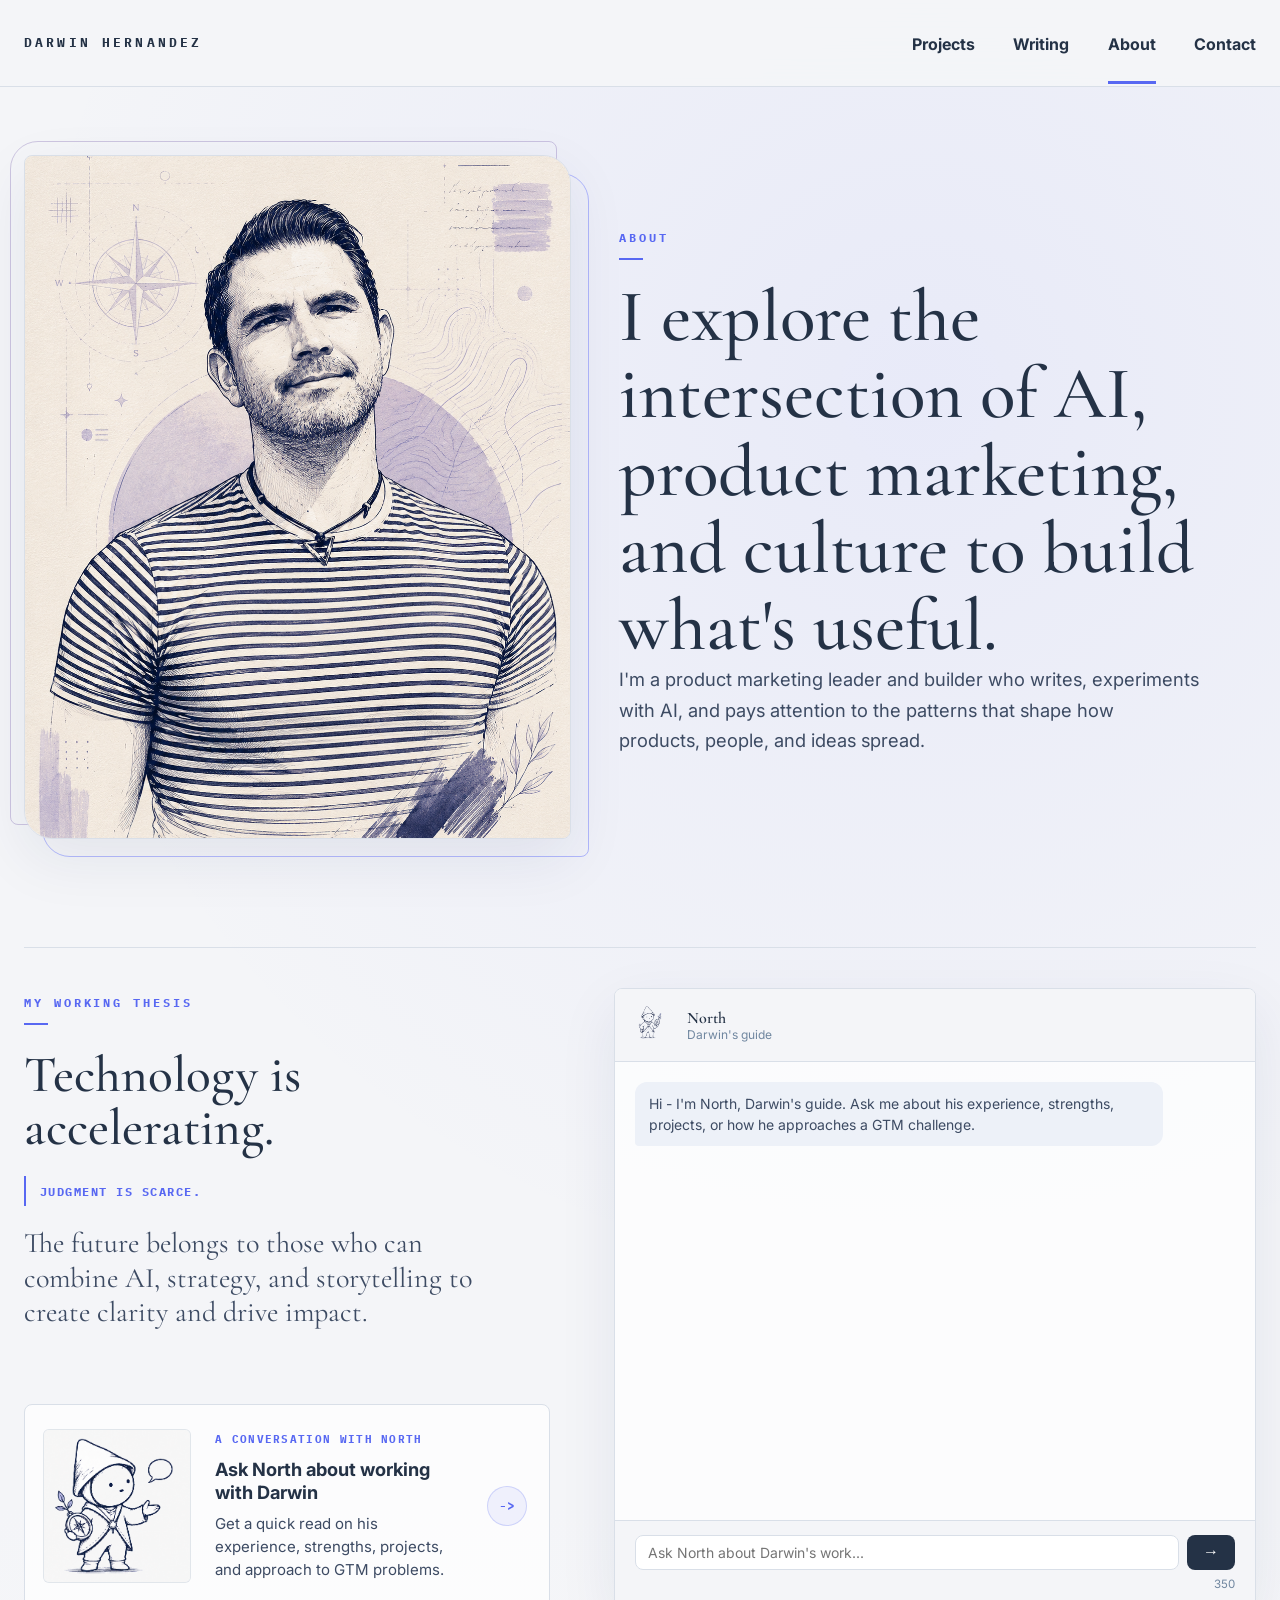
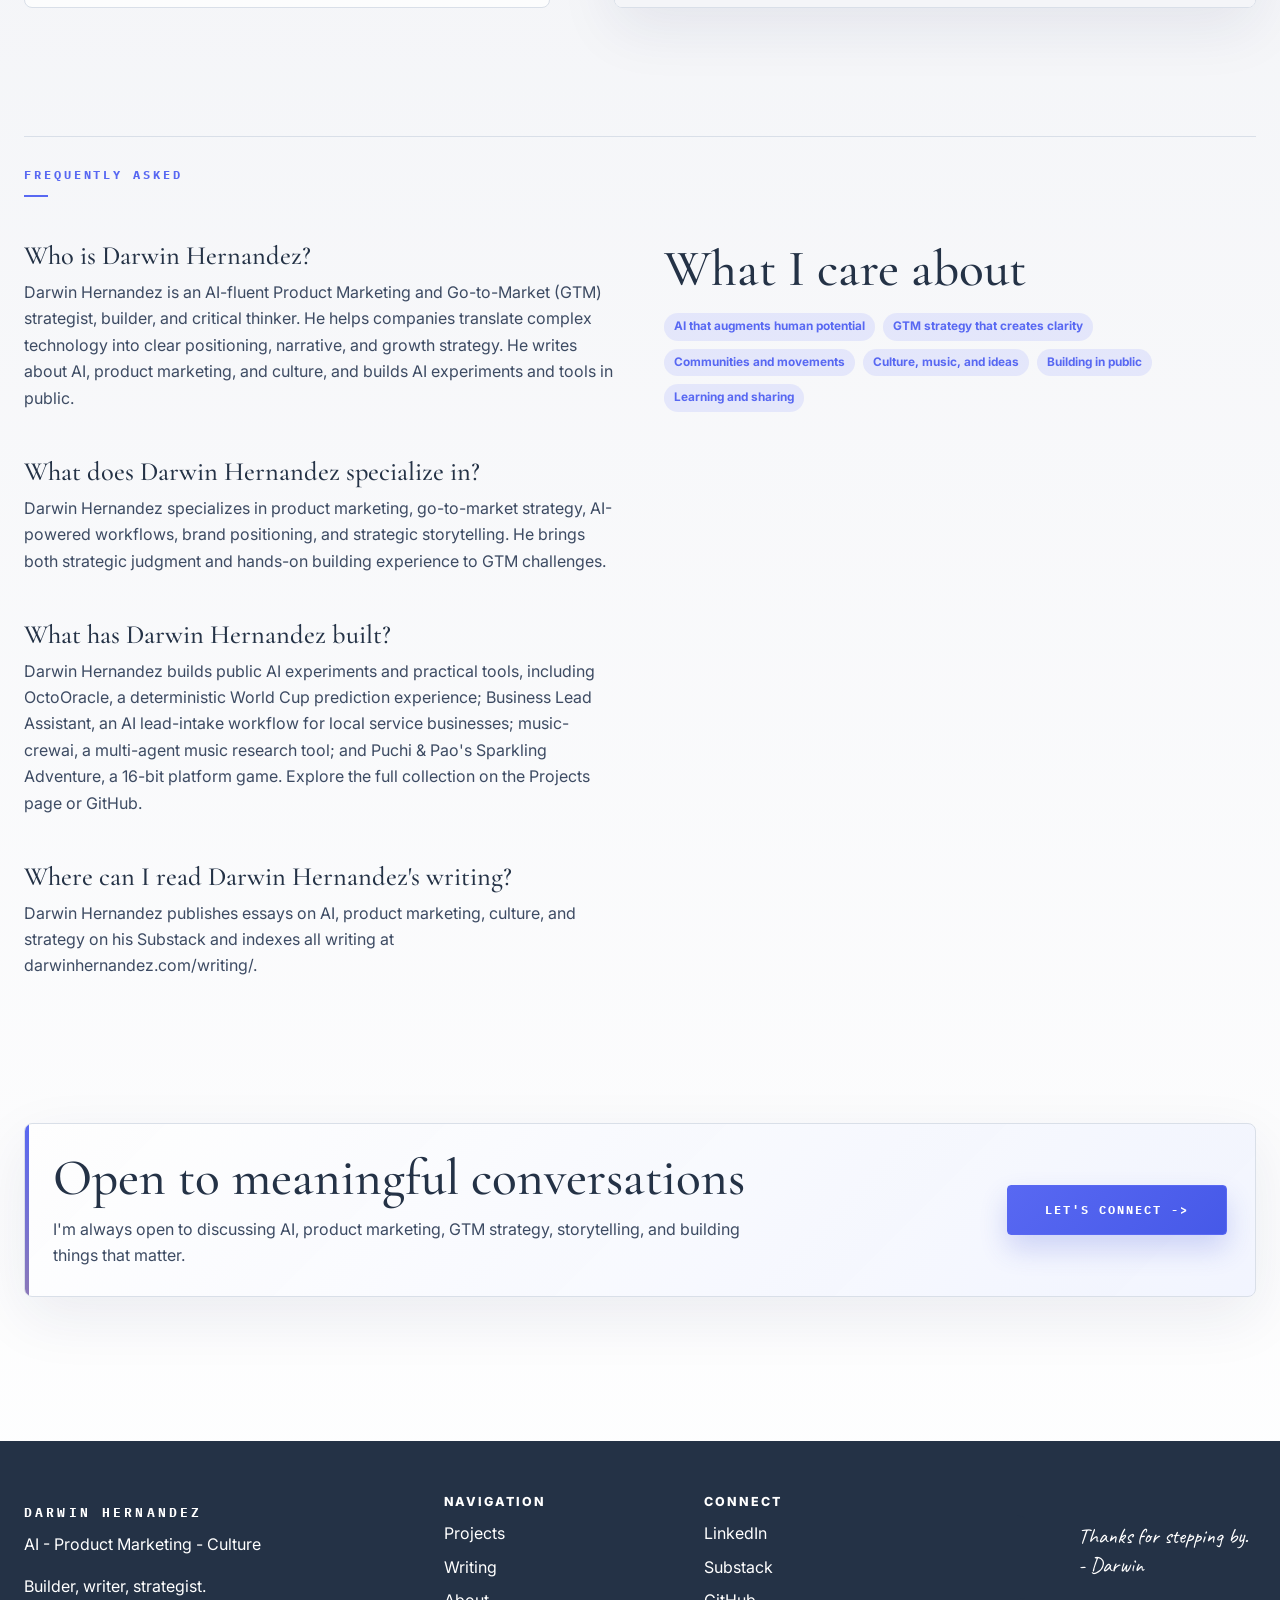
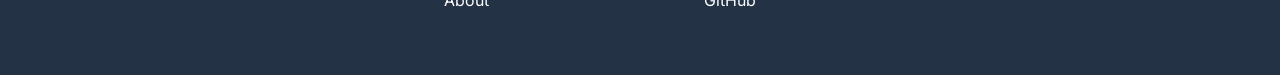
==== commit 61d70c6a: "Add Business Lead Assistant case study" ====
--- a/about/index.html
+++ b/about/index.html
@@ -168,7 +168,7 @@
             </div>
             <div class="faq-item">
               <h3>What has Darwin Hernandez built?</h3>
-              <p>Darwin Hernandez builds public AI experiments and practical tools, including <a href="../projects/#octooracle">OctoOracle</a>, a deterministic World Cup prediction experience; <a href="../projects/#business-lead-assistant">business-lead-assistant</a>, an AI lead-intake workflow for local service businesses; music-crewai, a multi-agent music research tool; and Puchi &amp; Pao's Sparkling Adventure, a 16-bit platform game. Explore the full collection on the <a href="../projects/">Projects page</a> or <a href="https://github.com/DarwinJavier" target="_blank" rel="noreferrer">GitHub</a>.</p>
+              <p>Darwin Hernandez builds public AI experiments and practical tools, including <a href="../projects/octooracle/">OctoOracle</a>, a deterministic World Cup prediction experience; <a href="../projects/business-lead-assistant/">Business Lead Assistant</a>, an AI lead-intake workflow for local service businesses; music-crewai, a multi-agent music research tool; and Puchi &amp; Pao's Sparkling Adventure, a 16-bit platform game. Explore the full collection on the <a href="../projects/">Projects page</a> or <a href="https://github.com/DarwinJavier" target="_blank" rel="noreferrer">GitHub</a>.</p>
             </div>
             <div class="faq-item">
               <h3>Where can I read Darwin Hernandez's writing?</h3>
--- a/assets/css/styles.css
+++ b/assets/css/styles.css
@@ -2640,6 +2640,464 @@
   margin-bottom: 0.5rem;
 }
 
+/* Project detail pages */
+.project-detail {
+  overflow: clip;
+}
+
+.project-detail-hero {
+  align-items: start;
+  display: grid;
+  gap: clamp(40px, 7vw, 92px);
+  grid-template-columns: minmax(0, 1.12fr) minmax(290px, 0.58fr);
+  padding: 168px 0 40px;
+}
+
+.project-detail-hero-copy h1 {
+  font-size: clamp(4rem, 10vw, 7.8rem);
+  margin-bottom: 24px;
+}
+
+body[data-project="business-lead-assistant"] .project-detail-hero-copy h1 {
+  font-size: clamp(3.4rem, 7vw, 6.2rem);
+}
+
+.project-detail-deck {
+  color: var(--harbor);
+  font-family: var(--serif);
+  font-size: clamp(1.35rem, 2.6vw, 2rem);
+  line-height: 1.25;
+  max-width: 760px;
+}
+
+.project-byline {
+  border-left: 2px solid var(--iris);
+  font-family: var(--mono);
+  font-size: 0.72rem;
+  font-weight: 700;
+  letter-spacing: 0.08em;
+  padding-left: 14px;
+  text-transform: uppercase;
+}
+
+.project-detail-video {
+  margin: 0;
+  position: relative;
+}
+
+.project-detail-video::before,
+.project-detail-video::after {
+  border: 1px solid rgba(88, 104, 242, 0.32);
+  border-radius: 30px 8px 30px 8px;
+  content: "";
+  inset: 18px -18px -18px 18px;
+  position: absolute;
+}
+
+.project-detail-video::after {
+  border-color: rgba(139, 120, 184, 0.38);
+  inset: -14px 16px 54px -14px;
+}
+
+.project-detail-video video {
+  aspect-ratio: 9 / 16;
+  background: var(--harbor);
+  border: 1px solid var(--line);
+  border-radius: 8px 30px 8px 30px;
+  box-shadow: 0 28px 70px rgba(28, 42, 86, 0.2);
+  display: block;
+  max-height: 710px;
+  object-fit: cover;
+  position: relative;
+  width: 100%;
+  z-index: 1;
+}
+
+.project-detail-video figcaption {
+  color: var(--slate);
+  font-size: 0.8rem;
+  margin-top: 16px;
+  position: relative;
+  z-index: 1;
+}
+
+.project-detail-video figcaption span {
+  color: var(--blueprint);
+  font-family: var(--mono);
+  font-size: 0.68rem;
+  font-weight: 800;
+  letter-spacing: 0.12em;
+  margin-right: 8px;
+  text-transform: uppercase;
+}
+
+.project-detail-jump {
+  backdrop-filter: blur(16px);
+  background: rgba(255, 255, 255, 0.76);
+  border-block: 1px solid var(--line);
+  position: sticky;
+  top: 86px;
+  z-index: 8;
+}
+
+.project-detail-jump .shell {
+  display: flex;
+  gap: 28px;
+  overflow-x: auto;
+  padding-block: 13px;
+  scrollbar-width: thin;
+}
+
+.project-detail-jump a {
+  border-bottom: 2px solid transparent;
+  color: var(--slate);
+  flex: 0 0 auto;
+  font-family: var(--mono);
+  font-size: 0.67rem;
+  font-weight: 800;
+  letter-spacing: 0.11em;
+  padding-bottom: 2px;
+  text-transform: uppercase;
+  transition: color 180ms ease, border-color 180ms ease;
+}
+
+.project-detail-section {
+  padding-block: clamp(40px, 5vw, 72px);
+  scroll-margin-top: 150px;
+}
+
+#audience,
+#role,
+#future {
+  scroll-margin-top: 118px;
+}
+
+#system {
+  scroll-margin-top: 118px;
+}
+
+.project-detail-intro,
+.project-detail-split {
+  display: grid;
+  gap: clamp(36px, 7vw, 96px);
+  grid-template-columns: minmax(280px, 0.82fr) minmax(0, 1.18fr);
+}
+
+.project-detail-heading {
+  max-width: 780px;
+}
+
+.project-detail-heading > p {
+  font-size: 1.08rem;
+  margin-top: 24px;
+  max-width: 680px;
+}
+
+.project-detail-prose p {
+  font-size: 1.08rem;
+  max-width: 720px;
+}
+
+.project-detail-prose p:first-child {
+  color: var(--harbor);
+  font-family: var(--serif);
+  font-size: clamp(1.3rem, 2.2vw, 1.75rem);
+  line-height: 1.35;
+}
+
+.project-detail-card-grid {
+  display: grid;
+  gap: 22px;
+}
+
+.proof-grid {
+  grid-template-columns: repeat(3, minmax(0, 1fr));
+}
+
+.audience-grid {
+  grid-template-columns: repeat(2, minmax(0, 1fr));
+  margin-top: 28px;
+}
+
+.future-grid {
+  grid-template-columns: repeat(5, minmax(0, 1fr));
+  margin-top: 28px;
+}
+
+body[data-project="business-lead-assistant"] .future-grid {
+  grid-template-columns: repeat(3, minmax(0, 1fr));
+}
+
+body[data-project="business-lead-assistant"] .project-equation span:last-child:nth-child(odd) {
+  grid-column: 1 / -1;
+}
+
+.project-detail-card {
+  background: rgba(255, 255, 255, 0.72);
+  border: 1px solid var(--line);
+  border-radius: 8px;
+  box-shadow: 0 18px 44px rgba(28, 42, 86, 0.05);
+  min-width: 0;
+  padding: 26px;
+  transition:
+    border-color 150ms ease,
+    box-shadow 150ms ease,
+    transform 150ms var(--ease-out);
+}
+
+.project-detail-card h3 {
+  font-size: 1.55rem;
+  margin: 18px 0 10px;
+}
+
+.project-detail-card p {
+  margin-bottom: 0;
+}
+
+.project-detail-number,
+.project-system-grid span {
+  color: var(--blueprint);
+  font-family: var(--mono);
+  font-size: 0.74rem;
+  font-weight: 800;
+  letter-spacing: 0.14em;
+}
+
+.project-detail-band {
+  background: linear-gradient(90deg, rgba(217, 223, 232, 0.62), rgba(237, 241, 248, 0.78), rgba(217, 223, 232, 0.62));
+  border-block: 1px solid var(--line);
+}
+
+.project-detail-note {
+  color: var(--iris);
+  font-size: 1.45rem;
+  max-width: 400px;
+}
+
+.project-detail-list {
+  border-top: 1px solid var(--line);
+}
+
+.project-detail-list article {
+  border-bottom: 1px solid var(--line);
+  padding: 24px 0;
+  transition: background-color 150ms ease, padding-left 150ms var(--ease-out);
+}
+
+.project-detail-list h3 {
+  font-family: var(--sans);
+  font-size: 1rem;
+  font-weight: 800;
+  margin-bottom: 7px;
+}
+
+.project-detail-list p {
+  margin: 0;
+}
+
+.project-system-grid {
+  display: grid;
+  grid-template-columns: repeat(2, minmax(0, 1fr));
+  margin-top: 32px;
+}
+
+.project-system-grid article {
+  border-right: 1px solid var(--line);
+  border-top: 1px solid var(--line);
+  padding: 28px 30px 28px 0;
+}
+
+.project-system-grid article:nth-child(even) {
+  border-right: 0;
+  padding-left: 30px;
+}
+
+.project-system-grid h3 {
+  font-size: 1.55rem;
+  margin: 12px 0 8px;
+}
+
+.project-system-grid p {
+  margin: 0;
+}
+
+.project-detail-tags {
+  margin-top: 38px;
+}
+
+.project-detail-thesis {
+  background: var(--harbor);
+  border-radius: 12px;
+  box-shadow: 0 28px 70px rgba(28, 42, 86, 0.2);
+  padding: clamp(32px, 6vw, 72px);
+}
+
+.project-detail-thesis h2,
+.project-detail-thesis p,
+.project-equation span,
+.project-equation strong {
+  color: #fff;
+}
+
+.project-detail-thesis > p {
+  color: rgba(255, 255, 255, 0.72);
+  font-size: 1.08rem;
+  margin-top: 20px;
+  max-width: 650px;
+}
+
+.project-equation {
+  border-top: 1px solid rgba(255, 255, 255, 0.18);
+  display: grid;
+  gap: 0;
+  grid-template-columns: repeat(2, minmax(0, 1fr));
+  margin-top: 42px;
+}
+
+.project-equation span {
+  border-bottom: 1px solid rgba(255, 255, 255, 0.18);
+  font-family: var(--serif);
+  font-size: clamp(1.15rem, 2vw, 1.5rem);
+  padding: 24px 18px 24px 0;
+}
+
+.project-equation span:nth-child(even) {
+  border-left: 1px solid rgba(255, 255, 255, 0.18);
+  padding-left: 24px;
+}
+
+.project-detail-faq .faq-list {
+  display: grid;
+  gap: 18px;
+  grid-template-columns: repeat(3, minmax(0, 1fr));
+  margin-top: 42px;
+}
+
+.project-detail-faq .faq-item {
+  border-top: 2px solid var(--blueprint);
+  padding: 24px 8px 0 0;
+}
+
+.project-detail-faq .faq-item h3 {
+  font-size: 1.4rem;
+}
+
+.project-detail-cta {
+  align-items: center;
+  border-top: 1px solid var(--line);
+  display: grid;
+  gap: 42px;
+  grid-template-columns: minmax(0, 1fr) auto;
+  padding-block: 72px 24px;
+}
+
+.project-detail-cta h2 {
+  max-width: 780px;
+}
+
+.project-detail-cta .actions {
+  justify-content: flex-end;
+  margin: 0;
+}
+
+@media (max-width: 980px) {
+  .project-detail-hero {
+    grid-template-columns: minmax(0, 1fr) minmax(250px, 0.55fr);
+  }
+
+  .future-grid {
+    grid-template-columns: repeat(3, minmax(0, 1fr));
+  }
+
+  .project-detail-cta {
+    align-items: start;
+    grid-template-columns: 1fr;
+  }
+
+  .project-detail-cta .actions {
+    justify-content: flex-start;
+  }
+}
+
+@media (max-width: 640px) {
+  .project-detail-hero,
+  .project-detail-intro,
+  .project-detail-split {
+    grid-template-columns: 1fr;
+  }
+
+  .project-detail-hero {
+    padding: 124px 0 54px;
+  }
+
+  .project-detail-hero-copy h1 {
+    font-size: 3.8rem;
+  }
+
+  .project-detail-video {
+    margin-inline: auto;
+    max-width: 340px;
+  }
+
+  .project-detail-jump {
+    top: 83px;
+  }
+
+  .project-detail-jump .shell {
+    gap: 22px;
+  }
+
+  .proof-grid,
+  .audience-grid,
+  .future-grid,
+  .project-system-grid,
+  .project-equation,
+  .project-detail-faq .faq-list {
+    grid-template-columns: 1fr;
+  }
+
+  .project-system-grid article,
+  .project-system-grid article:nth-child(even) {
+    border-right: 0;
+    padding: 24px 0;
+  }
+
+  .project-equation span:nth-child(even) {
+    border-left: 0;
+    padding-left: 0;
+  }
+}
+
+@media (hover: hover) and (pointer: fine) {
+  .project-detail-jump a:hover {
+    border-color: var(--blueprint);
+    color: var(--harbor);
+  }
+
+  .project-detail-card:hover {
+    border-color: rgba(89, 104, 242, 0.42);
+    box-shadow: 0 24px 54px rgba(28, 42, 86, 0.12);
+    transform: translateY(-3px);
+    transition:
+      border-color 200ms ease,
+      box-shadow 200ms ease,
+      transform 200ms var(--ease-out);
+  }
+
+  .project-system-grid article:hover {
+    background: rgba(255, 255, 255, 0.6);
+  }
+
+  .project-detail-list article:hover {
+    background: rgba(89, 104, 255, 0.03);
+    padding-left: 12px;
+    transition:
+      background-color 200ms ease,
+      padding-left 200ms var(--ease-out);
+  }
+
+}
+
 @media (prefers-reduced-motion: reduce) {
   html {
     scroll-behavior: auto;
@@ -2663,7 +3121,9 @@
   .text-link:active,
   .essay-card.small:hover,
   .essay-card.compact:hover,
-  .essay-tile:hover {
+  .essay-tile:hover,
+  .project-detail-card:hover,
+  .project-detail-list article:hover {
     transform: none;
   }
 }
